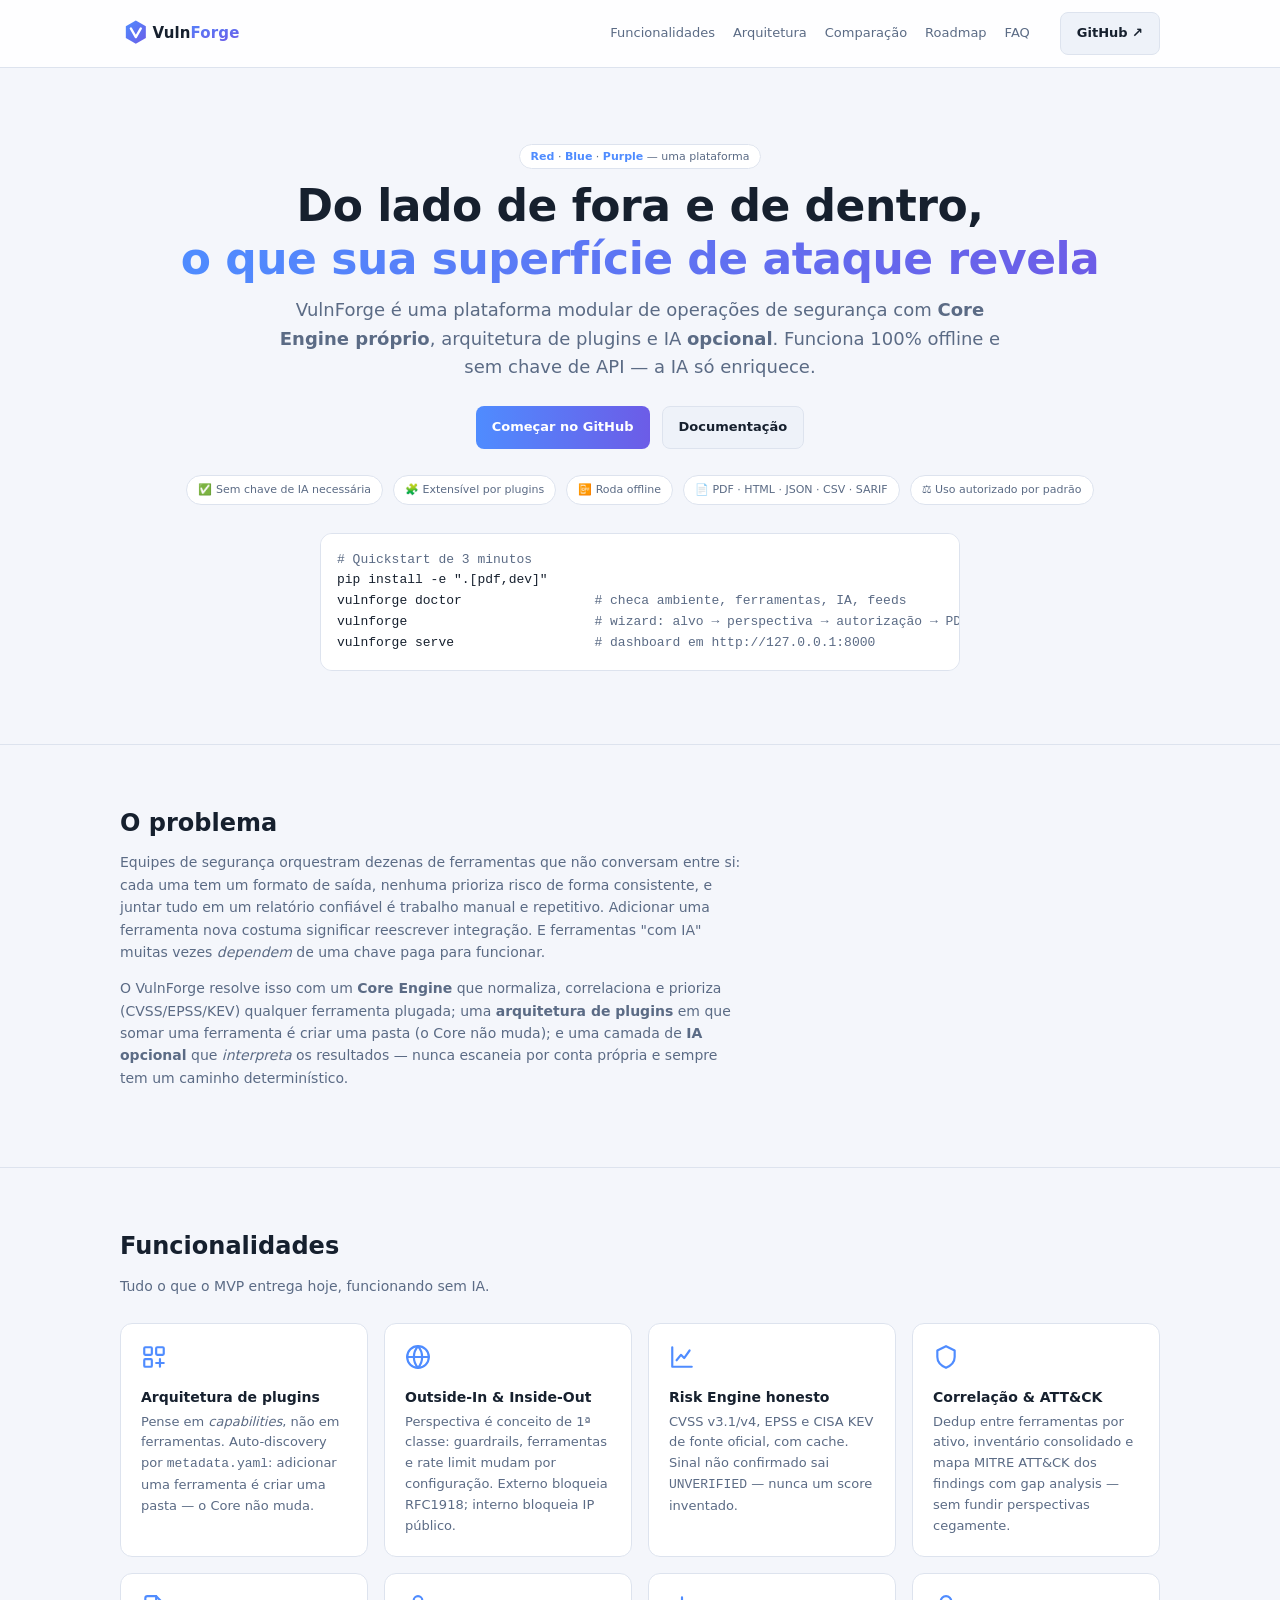
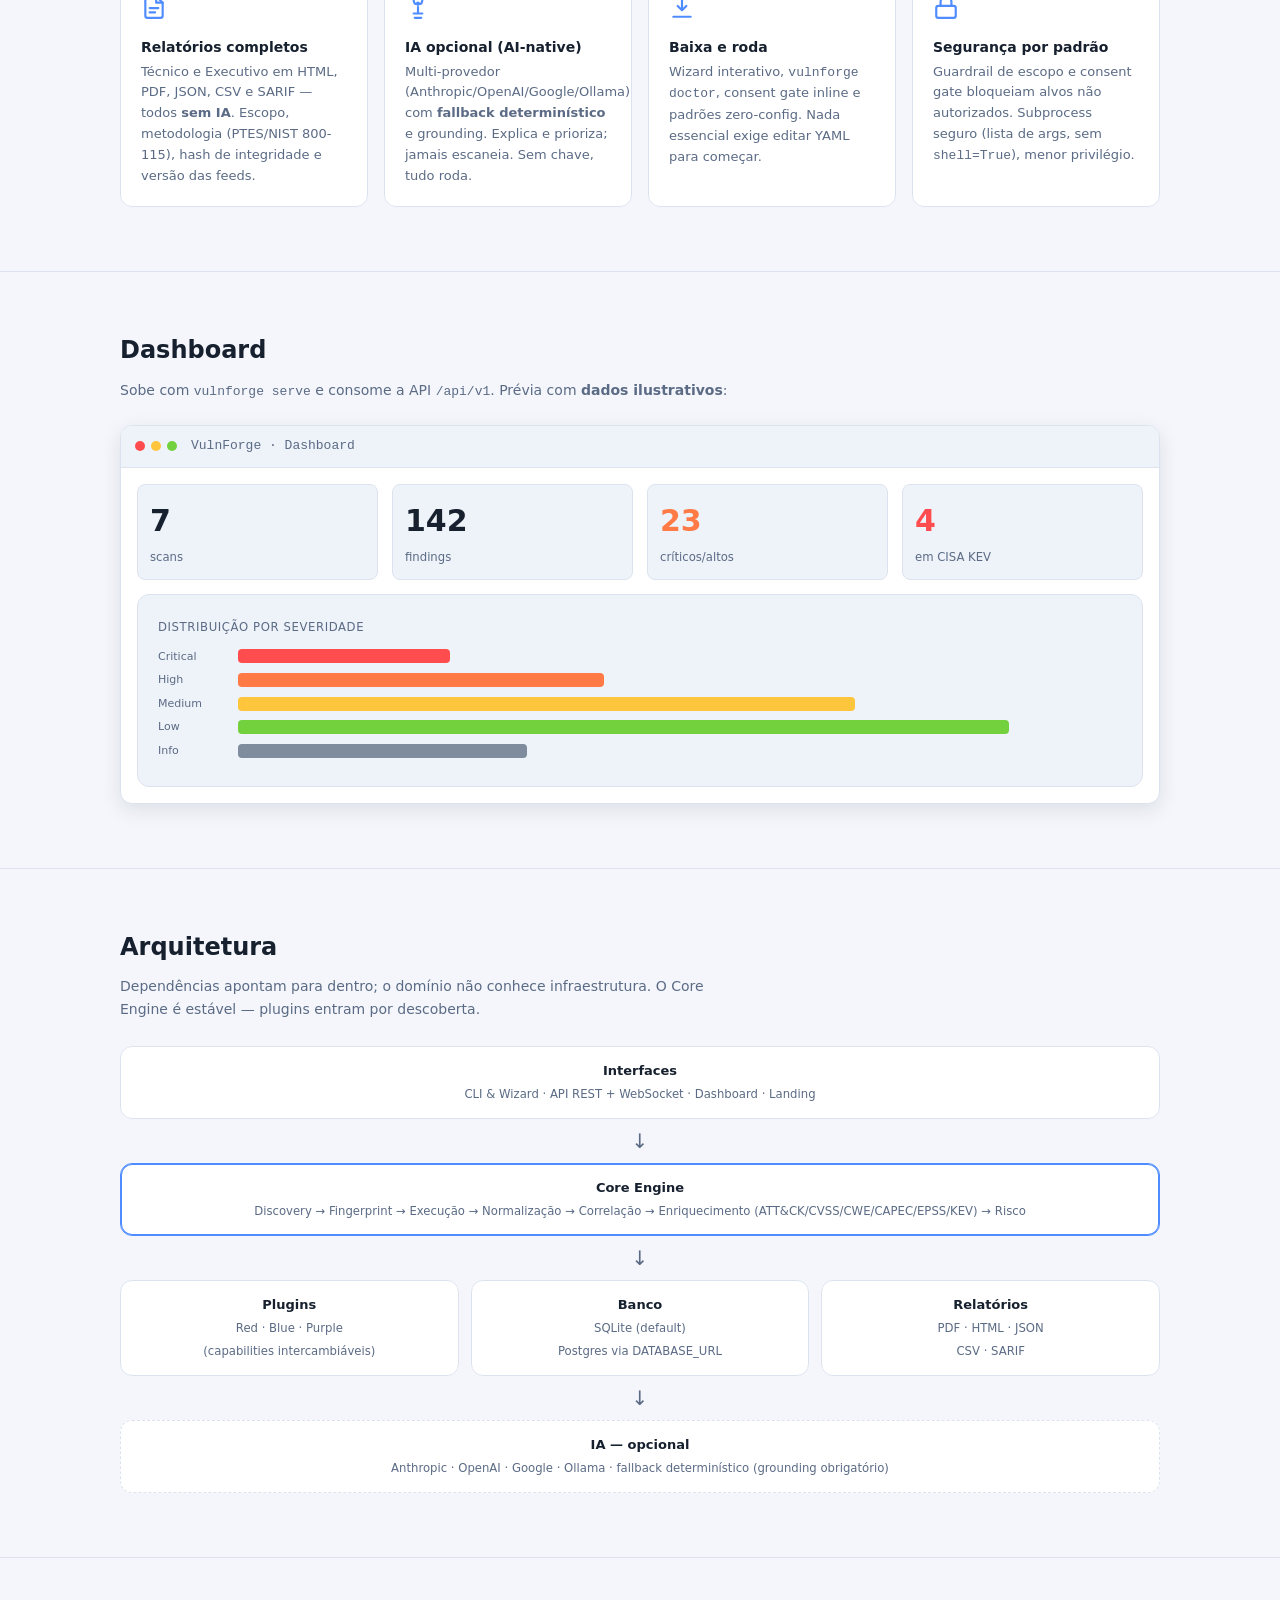
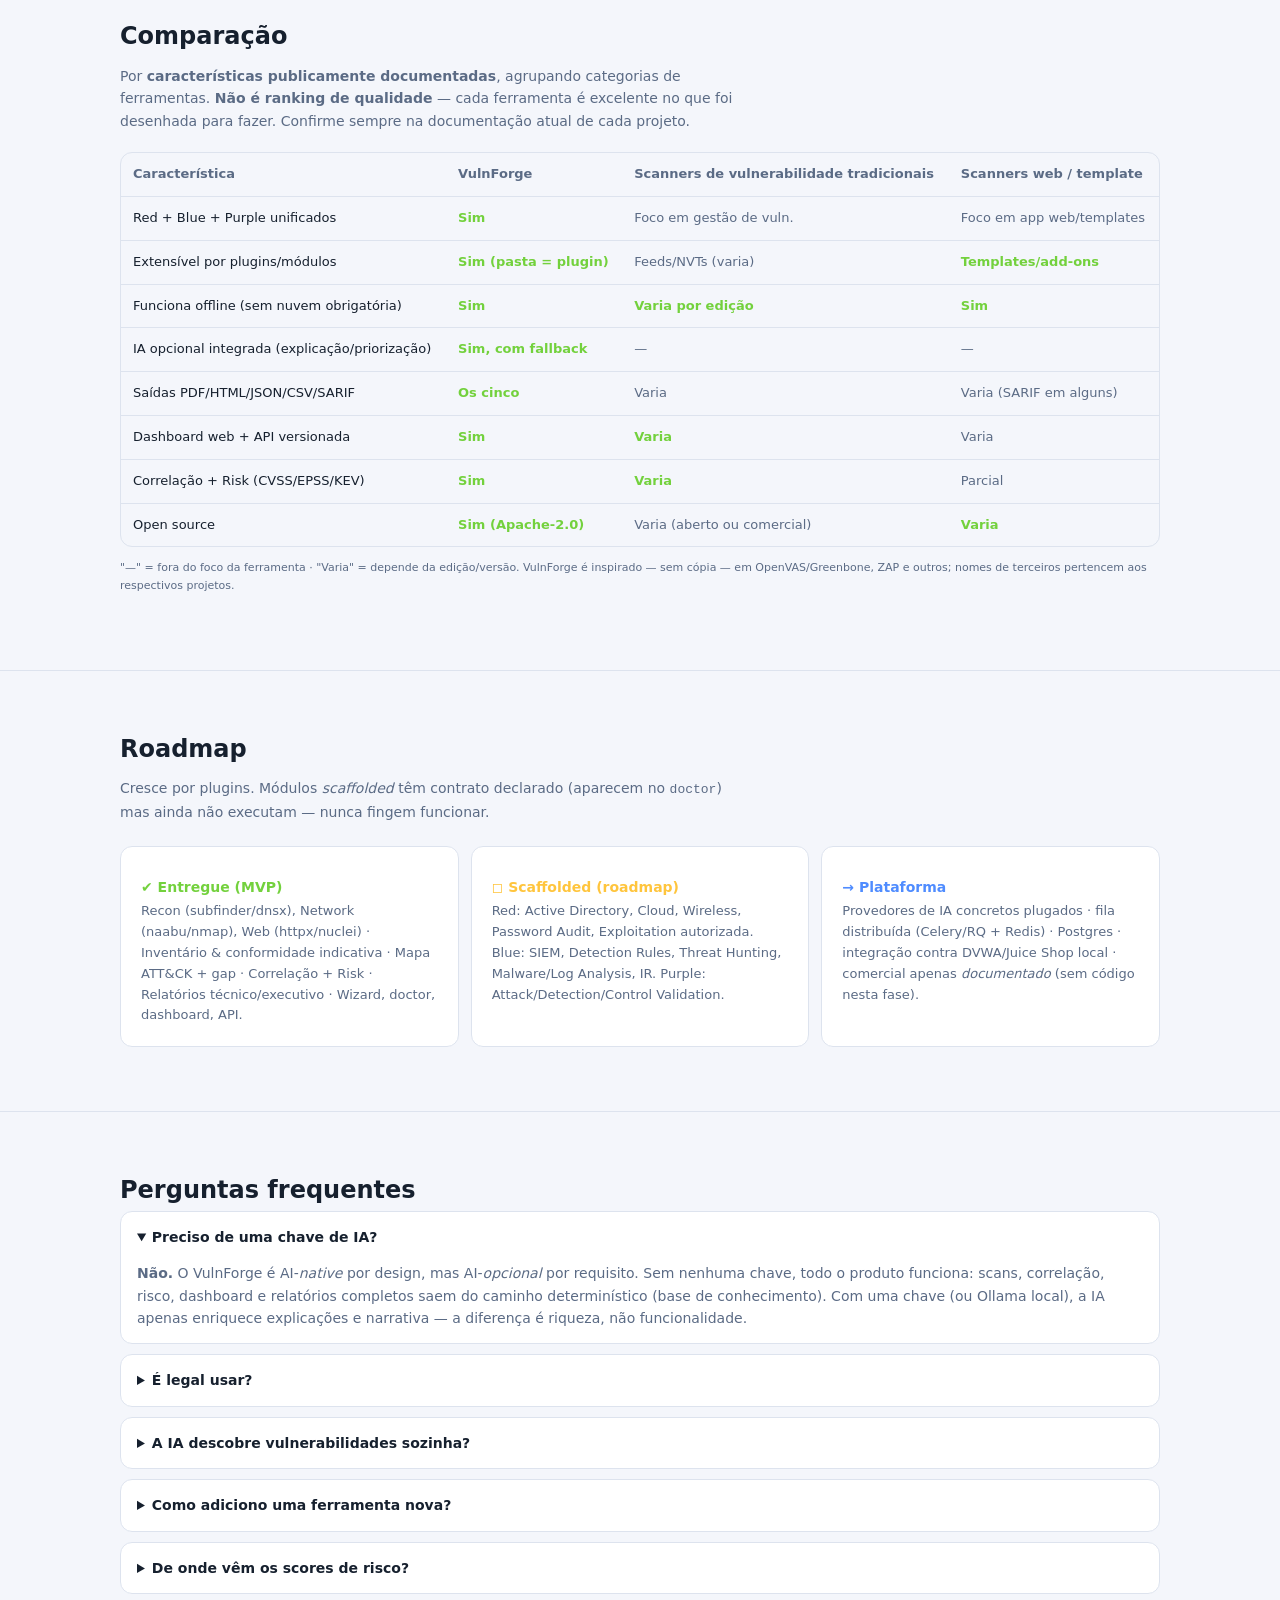
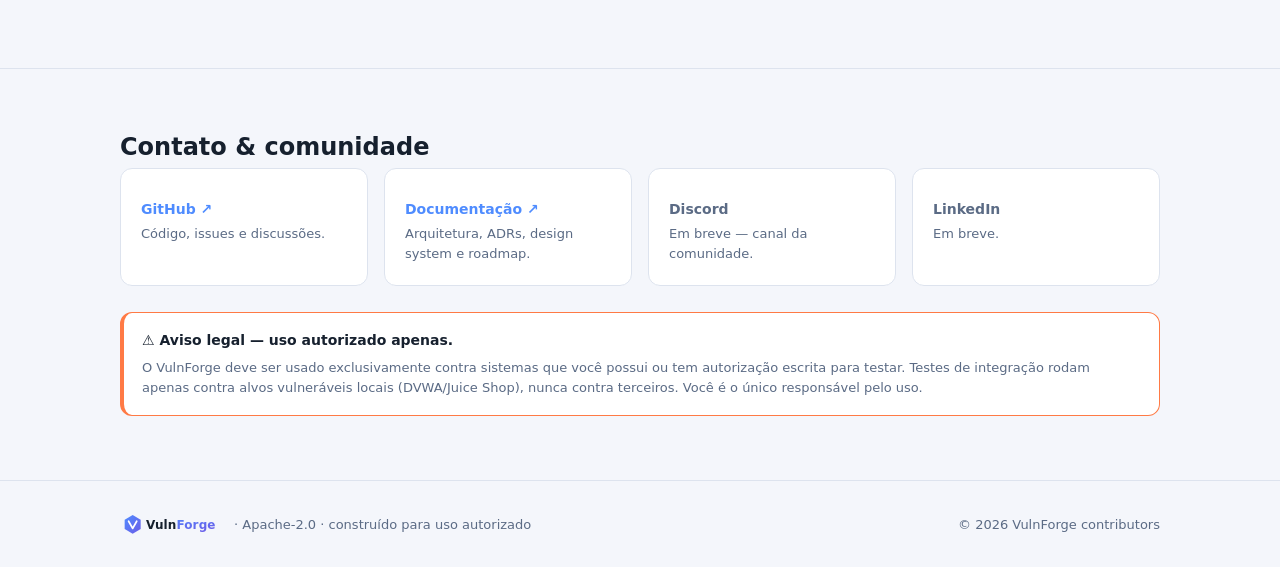
==== web/index.html @ 79956c9b "feat(web): landing page, design system (tokens) e logo/favicon SVG Co-Authored-By: Claude Opus 4.8 <" ====
<!doctype html>
<html lang="pt-br">
<head>
<meta charset="utf-8">
<meta name="viewport" content="width=device-width, initial-scale=1">
<title>VulnForge — Plataforma modular de operações de segurança (Red · Blue · Purple)</title>
<meta name="description" content="VulnForge: Core Engine próprio, arquitetura de plugins, funciona offline e sem chave de IA. Outside-In e Inside-Out, relatórios PDF/HTML/JSON/CSV/SARIF, dashboard e API. Open source, uso autorizado.">
<link rel="icon" href="assets/favicon.svg" type="image/svg+xml">
<link rel="stylesheet" href="assets/tokens.css">
<style>
  * { box-sizing: border-box; }
  html { scroll-behavior: smooth; }
  body { margin:0; font-family:var(--font-sans); background:var(--bg); color:var(--fg);
         font-size:var(--fs-base); line-height:1.6; }
  a { color:var(--accent); text-decoration:none; }
  a:hover { text-decoration:underline; }
  .wrap { max-width:1080px; margin:0 auto; padding:0 20px; }
  h1,h2,h3 { line-height:1.2; }
  h2.section { font-size:var(--fs-xl); margin:0 0 6px; }
  .lead { color:var(--muted); max-width:70ch; }
  section { padding:64px 0; border-top:1px solid var(--border); }

  /* Nav */
  header { position:sticky; top:0; z-index:20; background:color-mix(in srgb, var(--panel) 88%, transparent);
           backdrop-filter:blur(8px); border-bottom:1px solid var(--border); }
  nav { display:flex; align-items:center; gap:18px; padding:12px 20px; max-width:1080px; margin:0 auto; }
  nav img { height:30px; }
  nav .links { display:flex; gap:18px; margin-left:auto; }
  nav .links a { color:var(--muted); font-size:var(--fs-sm); }
  nav .links a:hover { color:var(--fg); text-decoration:none; }
  @media (max-width:760px){ nav .links{ display:none; } }

  .btn { display:inline-flex; align-items:center; gap:8px; padding:10px 16px; border-radius:var(--radius-sm);
         font-weight:600; font-size:var(--fs-sm); border:1px solid var(--border); background:var(--panel-2);
         color:var(--fg); cursor:pointer; }
  .btn.primary { background:var(--brand-gradient); color:#fff; border:none; }
  .btn:hover { text-decoration:none; filter:brightness(1.06); }

  /* Hero */
  .hero { padding:76px 0 60px; text-align:center; }
  .hero h1 { font-size:var(--fs-3xl); margin:14px 0 10px; letter-spacing:-.5px; }
  .hero h1 .grad { background:var(--brand-gradient); -webkit-background-clip:text;
                   background-clip:text; color:transparent; }
  .hero p.tag { font-size:var(--fs-lg); color:var(--muted); max-width:64ch; margin:0 auto 24px; }
  .cta { display:flex; gap:12px; justify-content:center; flex-wrap:wrap; }
  .trust { display:flex; gap:10px; justify-content:center; flex-wrap:wrap; margin-top:26px; }
  .chip { font-size:var(--fs-xs); color:var(--muted); background:var(--panel); border:1px solid var(--border);
          padding:5px 11px; border-radius:var(--radius-pill); }
  .chip b { color:var(--accent); font-weight:600; }

  code, pre { font-family:var(--font-mono); }
  pre { background:var(--panel); border:1px solid var(--border); border-radius:var(--radius);
        padding:16px; overflow-x:auto; font-size:var(--fs-sm); color:var(--fg); text-align:left; }
  pre .c { color:var(--muted); }
  .snippet { max-width:640px; margin:28px auto 0; }

  .grid { display:grid; gap:16px; grid-template-columns:repeat(auto-fit,minmax(240px,1fr)); }
  .card { background:var(--panel); border:1px solid var(--border); border-radius:var(--radius); padding:20px; }
  .card h3 { font-size:var(--fs-base); margin:12px 0 6px; }
  .card p { color:var(--muted); margin:0; font-size:var(--fs-sm); }
  .ico { width:26px; height:26px; color:var(--accent); }

  /* Dashboard preview (mock — dados ilustrativos) */
  .preview { background:var(--panel); border:1px solid var(--border); border-radius:var(--radius);
             overflow:hidden; box-shadow:var(--shadow); }
  .preview .bar { display:flex; align-items:center; gap:6px; padding:10px 14px; border-bottom:1px solid var(--border);
                  background:var(--panel-2); }
  .dot { width:10px; height:10px; border-radius:50%; }
  .preview .body { padding:16px; display:grid; gap:14px; grid-template-columns:repeat(4,1fr); }
  .kpi { background:var(--panel-2); border:1px solid var(--border); border-radius:var(--radius-sm); padding:12px; }
  .kpi .n { font-size:var(--fs-2xl); font-weight:700; } .kpi small{ color:var(--muted); }
  .sevrow { display:flex; align-items:center; gap:10px; margin:6px 0; }
  .sevrow span.l { width:70px; font-size:var(--fs-xs); color:var(--muted); text-transform:capitalize; }
  .sevrow .b { height:14px; border-radius:4px; }
  .full { grid-column:1/-1; }
  @media (max-width:640px){ .preview .body{ grid-template-columns:repeat(2,1fr); } }

  /* Arch diagram */
  .arch { display:flex; flex-direction:column; gap:12px; align-items:center; }
  .layer { width:100%; text-align:center; border:1px solid var(--border); border-radius:var(--radius);
           padding:14px; background:var(--panel); }
  .layer b { display:block; font-size:var(--fs-sm); }
  .layer small { color:var(--muted); }
  .layer.core { border-color:var(--accent); box-shadow:0 0 0 1px var(--accent) inset; }
  .arrow { color:var(--muted); font-size:20px; line-height:1; }
  .row3 { display:grid; gap:12px; grid-template-columns:repeat(3,1fr); width:100%; }
  @media (max-width:640px){ .row3{ grid-template-columns:1fr; } }

  table { width:100%; border-collapse:collapse; font-size:var(--fs-sm); }
  .tablewrap { overflow-x:auto; border:1px solid var(--border); border-radius:var(--radius); }
  th,td { text-align:left; padding:11px 12px; border-bottom:1px solid var(--border); }
  th { color:var(--muted); font-weight:600; }
  td.y { color:var(--sev-low); font-weight:600; } td.n { color:var(--muted); }
  tbody tr:last-child td { border-bottom:none; }

  details { border:1px solid var(--border); border-radius:var(--radius); padding:0 16px; margin-bottom:10px;
            background:var(--panel); }
  summary { cursor:pointer; padding:14px 0; font-weight:600; }
  details p { color:var(--muted); margin-top:0; }

  .foot { color:var(--muted); font-size:var(--fs-sm); }
  .legal { background:var(--panel); border:1px solid var(--sev-high); border-left-width:4px;
           border-radius:var(--radius); padding:16px 18px; }
  footer { border-top:1px solid var(--border); padding:32px 0; }
  .muted { color:var(--muted); } .mono { font-family:var(--font-mono); font-size:var(--fs-sm); }
</style>
</head>
<body>

<header>
  <nav>
    <img src="assets/logo.svg" alt="VulnForge">
    <div class="links">
      <a href="#features">Funcionalidades</a>
      <a href="#arch">Arquitetura</a>
      <a href="#compare">Comparação</a>
      <a href="#roadmap">Roadmap</a>
      <a href="#faq">FAQ</a>
    </div>
    <a class="btn" href="https://github.com/tue3306/vulnerability-scanner" style="margin-left:12px">GitHub ↗</a>
  </nav>
</header>

<!-- HERO -->
<section class="hero" style="border-top:none">
  <div class="wrap">
    <span class="chip"><b>Red</b> · <b>Blue</b> · <b>Purple</b> — uma plataforma</span>
    <h1>Do lado de fora e de dentro,<br><span class="grad">o que sua superfície de ataque revela</span></h1>
    <p class="tag">VulnForge é uma plataforma modular de operações de segurança com <b>Core Engine próprio</b>,
       arquitetura de plugins e IA <b>opcional</b>. Funciona 100% offline e sem chave de API — a IA só enriquece.</p>
    <div class="cta">
      <a class="btn primary" href="https://github.com/tue3306/vulnerability-scanner">Começar no GitHub</a>
      <a class="btn" href="https://github.com/tue3306/vulnerability-scanner/tree/main/docs">Documentação</a>
    </div>
    <div class="trust">
      <span class="chip">✅ Sem chave de IA necessária</span>
      <span class="chip">🧩 Extensível por plugins</span>
      <span class="chip">📴 Roda offline</span>
      <span class="chip">📄 PDF · HTML · JSON · CSV · SARIF</span>
      <span class="chip">⚖️ Uso autorizado por padrão</span>
    </div>
    <div class="snippet">
      <pre><span class="c"># Quickstart de 3 minutos</span>
pip install -e ".[pdf,dev]"
vulnforge doctor                 <span class="c"># checa ambiente, ferramentas, IA, feeds</span>
vulnforge                        <span class="c"># wizard: alvo → perspectiva → autorização → PDF</span>
vulnforge serve                  <span class="c"># dashboard em http://127.0.0.1:8000</span></pre>
    </div>
  </div>
</section>

<!-- SOBRE / PROBLEMA -->
<section id="about">
  <div class="wrap">
    <h2 class="section">O problema</h2>
    <p class="lead">Equipes de segurança orquestram dezenas de ferramentas que não conversam entre si: cada
      uma tem um formato de saída, nenhuma prioriza risco de forma consistente, e juntar tudo em um relatório
      confiável é trabalho manual e repetitivo. Adicionar uma ferramenta nova costuma significar reescrever
      integração. E ferramentas "com IA" muitas vezes <em>dependem</em> de uma chave paga para funcionar.</p>
    <p class="lead" style="margin-top:14px">O VulnForge resolve isso com um <b>Core Engine</b> que normaliza,
      correlaciona e prioriza (CVSS/EPSS/KEV) qualquer ferramenta plugada; uma <b>arquitetura de plugins</b> em
      que somar uma ferramenta é criar uma pasta (o Core não muda); e uma camada de <b>IA opcional</b> que
      <em>interpreta</em> os resultados — nunca escaneia por conta própria e sempre tem um caminho determinístico.</p>
  </div>
</section>

<!-- FUNCIONALIDADES -->
<section id="features">
  <div class="wrap">
    <h2 class="section">Funcionalidades</h2>
    <p class="lead" style="margin-bottom:26px">Tudo o que o MVP entrega hoje, funcionando sem IA.</p>
    <div class="grid">
      <div class="card">
        <svg class="ico" viewBox="0 0 24 24" fill="none" stroke="currentColor" stroke-width="2" stroke-linecap="round" stroke-linejoin="round"><rect x="3" y="3" width="7" height="7" rx="1"/><rect x="14" y="3" width="7" height="7" rx="1"/><rect x="3" y="14" width="7" height="7" rx="1"/><path d="M14 17.5h7M17.5 14v7"/></svg>
        <h3>Arquitetura de plugins</h3>
        <p>Pense em <em>capabilities</em>, não em ferramentas. Auto-discovery por <span class="mono">metadata.yaml</span>: adicionar uma ferramenta é criar uma pasta — o Core não muda.</p>
      </div>
      <div class="card">
        <svg class="ico" viewBox="0 0 24 24" fill="none" stroke="currentColor" stroke-width="2" stroke-linecap="round" stroke-linejoin="round"><circle cx="12" cy="12" r="10"/><path d="M2 12h20M12 2a15 15 0 0 1 0 20M12 2a15 15 0 0 0 0 20"/></svg>
        <h3>Outside-In &amp; Inside-Out</h3>
        <p>Perspectiva é conceito de 1ª classe: guardrails, ferramentas e rate limit mudam por configuração. Externo bloqueia RFC1918; interno bloqueia IP público.</p>
      </div>
      <div class="card">
        <svg class="ico" viewBox="0 0 24 24" fill="none" stroke="currentColor" stroke-width="2" stroke-linecap="round" stroke-linejoin="round"><path d="M3 3v18h18"/><path d="M7 15l4-5 3 3 5-7"/></svg>
        <h3>Risk Engine honesto</h3>
        <p>CVSS v3.1/v4, EPSS e CISA KEV de fonte oficial, com cache. Sinal não confirmado sai <span class="mono">UNVERIFIED</span> — nunca um score inventado.</p>
      </div>
      <div class="card">
        <svg class="ico" viewBox="0 0 24 24" fill="none" stroke="currentColor" stroke-width="2" stroke-linecap="round" stroke-linejoin="round"><path d="M12 2l8 4v6c0 5-3.5 8-8 10-4.5-2-8-5-8-10V6z"/></svg>
        <h3>Correlação &amp; ATT&amp;CK</h3>
        <p>Dedup entre ferramentas por ativo, inventário consolidado e mapa MITRE ATT&amp;CK dos findings com gap analysis — sem fundir perspectivas cegamente.</p>
      </div>
      <div class="card">
        <svg class="ico" viewBox="0 0 24 24" fill="none" stroke="currentColor" stroke-width="2" stroke-linecap="round" stroke-linejoin="round"><path d="M14 2H6a2 2 0 0 0-2 2v16a2 2 0 0 0 2 2h12a2 2 0 0 0 2-2V8z"/><path d="M14 2v6h6M8 13h8M8 17h5"/></svg>
        <h3>Relatórios completos</h3>
        <p>Técnico e Executivo em HTML, PDF, JSON, CSV e SARIF — todos <b>sem IA</b>. Escopo, metodologia (PTES/NIST 800-115), hash de integridade e versão das feeds.</p>
      </div>
      <div class="card">
        <svg class="ico" viewBox="0 0 24 24" fill="none" stroke="currentColor" stroke-width="2" stroke-linecap="round" stroke-linejoin="round"><path d="M12 2a4 4 0 0 1 4 4c0 1.5-.8 2.5-1.5 3.2M12 2a4 4 0 0 0-4 4c0 1.5.8 2.5 1.5 3.2M8 18h8M9 22h6M12 12v6"/><circle cx="12" cy="9" r="1"/></svg>
        <h3>IA opcional (AI-native)</h3>
        <p>Multi-provedor (Anthropic/OpenAI/Google/Ollama) com <b>fallback determinístico</b> e grounding. Explica e prioriza; jamais escaneia. Sem chave, tudo roda.</p>
      </div>
      <div class="card">
        <svg class="ico" viewBox="0 0 24 24" fill="none" stroke="currentColor" stroke-width="2" stroke-linecap="round" stroke-linejoin="round"><path d="M12 3v12M8 11l4 4 4-4M4 21h16"/></svg>
        <h3>Baixa e roda</h3>
        <p>Wizard interativo, <span class="mono">vulnforge doctor</span>, consent gate inline e padrões zero-config. Nada essencial exige editar YAML para começar.</p>
      </div>
      <div class="card">
        <svg class="ico" viewBox="0 0 24 24" fill="none" stroke="currentColor" stroke-width="2" stroke-linecap="round" stroke-linejoin="round"><rect x="3" y="11" width="18" height="11" rx="2"/><path d="M7 11V7a5 5 0 0 1 10 0v4"/></svg>
        <h3>Segurança por padrão</h3>
        <p>Guardrail de escopo e consent gate bloqueiam alvos não autorizados. Subprocess seguro (lista de args, sem <span class="mono">shell=True</span>), menor privilégio.</p>
      </div>
    </div>
  </div>
</section>

<!-- PREVIEW -->
<section id="preview">
  <div class="wrap">
    <h2 class="section">Dashboard</h2>
    <p class="lead" style="margin-bottom:22px">Sobe com <span class="mono">vulnforge serve</span> e consome a API
      <span class="mono">/api/v1</span>. Prévia com <b>dados ilustrativos</b>:</p>
    <div class="preview">
      <div class="bar">
        <span class="dot" style="background:var(--sev-critical)"></span>
        <span class="dot" style="background:var(--sev-medium)"></span>
        <span class="dot" style="background:var(--sev-low)"></span>
        <span class="muted mono" style="margin-left:8px">VulnForge · Dashboard</span>
      </div>
      <div class="body">
        <div class="kpi"><div class="n">7</div><small>scans</small></div>
        <div class="kpi"><div class="n">142</div><small>findings</small></div>
        <div class="kpi"><div class="n" style="color:var(--sev-high)">23</div><small>críticos/altos</small></div>
        <div class="kpi"><div class="n" style="color:var(--sev-critical)">4</div><small>em CISA KEV</small></div>
        <div class="card full" style="background:var(--panel-2)">
          <small class="muted" style="text-transform:uppercase; letter-spacing:.6px">Distribuição por severidade</small>
          <div style="margin-top:10px">
            <div class="sevrow"><span class="l">critical</span><div class="b" style="width:22%;background:var(--sev-critical)"></div></div>
            <div class="sevrow"><span class="l">high</span><div class="b" style="width:38%;background:var(--sev-high)"></div></div>
            <div class="sevrow"><span class="l">medium</span><div class="b" style="width:64%;background:var(--sev-medium)"></div></div>
            <div class="sevrow"><span class="l">low</span><div class="b" style="width:80%;background:var(--sev-low)"></div></div>
            <div class="sevrow"><span class="l">info</span><div class="b" style="width:30%;background:var(--sev-info)"></div></div>
          </div>
        </div>
      </div>
    </div>
  </div>
</section>

<!-- ARQUITETURA -->
<section id="arch">
  <div class="wrap">
    <h2 class="section">Arquitetura</h2>
    <p class="lead" style="margin-bottom:26px">Dependências apontam para dentro; o domínio não conhece
      infraestrutura. O Core Engine é estável — plugins entram por descoberta.</p>
    <div class="arch">
      <div class="layer"><b>Interfaces</b><small>CLI &amp; Wizard · API REST + WebSocket · Dashboard · Landing</small></div>
      <div class="arrow">↓</div>
      <div class="layer core"><b>Core Engine</b>
        <small>Discovery → Fingerprint → Execução → Normalização → Correlação → Enriquecimento (ATT&amp;CK/CVSS/CWE/CAPEC/EPSS/KEV) → Risco</small></div>
      <div class="arrow">↓</div>
      <div class="row3">
        <div class="layer"><b>Plugins</b><small>Red · Blue · Purple<br>(capabilities intercambiáveis)</small></div>
        <div class="layer"><b>Banco</b><small>SQLite (default)<br>Postgres via DATABASE_URL</small></div>
        <div class="layer"><b>Relatórios</b><small>PDF · HTML · JSON<br>CSV · SARIF</small></div>
      </div>
      <div class="arrow">↓</div>
      <div class="layer" style="border-style:dashed"><b>IA — opcional</b><small>Anthropic · OpenAI · Google · Ollama · fallback determinístico (grounding obrigatório)</small></div>
    </div>
  </div>
</section>

<!-- COMPARAÇÃO -->
<section id="compare">
  <div class="wrap">
    <h2 class="section">Comparação</h2>
    <p class="lead" style="margin-bottom:20px">Por <b>características publicamente documentadas</b>, agrupando
      categorias de ferramentas. <b>Não é ranking de qualidade</b> — cada ferramenta é excelente no que foi
      desenhada para fazer. Confirme sempre na documentação atual de cada projeto.</p>
    <div class="tablewrap">
      <table>
        <thead>
          <tr><th>Característica</th><th>VulnForge</th><th>Scanners de vulnerabilidade tradicionais</th><th>Scanners web / template</th></tr>
        </thead>
        <tbody>
          <tr><td>Red + Blue + Purple unificados</td><td class="y">Sim</td><td class="n">Foco em gestão de vuln.</td><td class="n">Foco em app web/templates</td></tr>
          <tr><td>Extensível por plugins/módulos</td><td class="y">Sim (pasta = plugin)</td><td class="n">Feeds/NVTs (varia)</td><td class="y">Templates/add-ons</td></tr>
          <tr><td>Funciona offline (sem nuvem obrigatória)</td><td class="y">Sim</td><td class="y">Varia por edição</td><td class="y">Sim</td></tr>
          <tr><td>IA opcional integrada (explicação/priorização)</td><td class="y">Sim, com fallback</td><td class="n">—</td><td class="n">—</td></tr>
          <tr><td>Saídas PDF/HTML/JSON/CSV/SARIF</td><td class="y">Os cinco</td><td class="n">Varia</td><td class="n">Varia (SARIF em alguns)</td></tr>
          <tr><td>Dashboard web + API versionada</td><td class="y">Sim</td><td class="y">Varia</td><td class="n">Varia</td></tr>
          <tr><td>Correlação + Risk (CVSS/EPSS/KEV)</td><td class="y">Sim</td><td class="y">Varia</td><td class="n">Parcial</td></tr>
          <tr><td>Open source</td><td class="y">Sim (Apache-2.0)</td><td class="n">Varia (aberto ou comercial)</td><td class="y">Varia</td></tr>
        </tbody>
      </table>
    </div>
    <p class="muted" style="font-size:var(--fs-xs); margin-top:12px">"—" = fora do foco da ferramenta ·
      "Varia" = depende da edição/versão. VulnForge é inspirado — sem cópia — em OpenVAS/Greenbone, ZAP e outros;
      nomes de terceiros pertencem aos respectivos projetos.</p>
  </div>
</section>

<!-- ROADMAP -->
<section id="roadmap">
  <div class="wrap">
    <h2 class="section">Roadmap</h2>
    <p class="lead" style="margin-bottom:22px">Cresce por plugins. Módulos <em>scaffolded</em> têm contrato
      declarado (aparecem no <span class="mono">doctor</span>) mas ainda não executam — nunca fingem funcionar.</p>
    <div class="row3">
      <div class="card">
        <h3 style="color:var(--sev-low)">✔ Entregue (MVP)</h3>
        <p>Recon (subfinder/dnsx), Network (naabu/nmap), Web (httpx/nuclei) · Inventário &amp; conformidade
           indicativa · Mapa ATT&amp;CK + gap · Correlação + Risk · Relatórios técnico/executivo · Wizard,
           doctor, dashboard, API.</p>
      </div>
      <div class="card">
        <h3 style="color:var(--sev-medium)">◻ Scaffolded (roadmap)</h3>
        <p>Red: Active Directory, Cloud, Wireless, Password Audit, Exploitation autorizada. Blue: SIEM, Detection
           Rules, Threat Hunting, Malware/Log Analysis, IR. Purple: Attack/Detection/Control Validation.</p>
      </div>
      <div class="card">
        <h3 style="color:var(--accent)">→ Plataforma</h3>
        <p>Provedores de IA concretos plugados · fila distribuída (Celery/RQ + Redis) · Postgres · integração
           contra DVWA/Juice Shop local · comercial apenas <em>documentado</em> (sem código nesta fase).</p>
      </div>
    </div>
  </div>
</section>

<!-- FAQ -->
<section id="faq">
  <div class="wrap">
    <h2 class="section">Perguntas frequentes</h2>
    <details open>
      <summary>Preciso de uma chave de IA?</summary>
      <p><b>Não.</b> O VulnForge é AI-<em>native</em> por design, mas AI-<em>opcional</em> por requisito. Sem
        nenhuma chave, todo o produto funciona: scans, correlação, risco, dashboard e relatórios completos saem
        do caminho determinístico (base de conhecimento). Com uma chave (ou Ollama local), a IA apenas enriquece
        explicações e narrativa — a diferença é riqueza, não funcionalidade.</p>
    </details>
    <details>
      <summary>É legal usar?</summary>
      <p>Depende de <b>você</b> ter autorização. Scanning ativo sem permissão é ilegal em muitas jurisdições.
        Só escaneie o que você <b>possui</b> ou tem <b>permissão escrita</b> para testar. O VulnForge bloqueia
        por padrão alvos fora do <span class="mono">scope.yaml</span> e pede confirmação de autorização — trate
        isso como um recurso, não um obstáculo.</p>
    </details>
    <details>
      <summary>A IA descobre vulnerabilidades sozinha?</summary>
      <p>Não, e por design. Toda detecção é técnica/determinística (feita pelas ferramentas e pelo engine). A IA
        só <em>lê e interpreta</em> findings já produzidos, com grounding obrigatório e proibição de afirmar
        CVE/versão fora das evidências.</p>
    </details>
    <details>
      <summary>Como adiciono uma ferramenta nova?</summary>
      <p>Criando uma pasta em <span class="mono">plugins/&lt;red|blue|purple&gt;/&lt;nome&gt;/</span> com
        <span class="mono">metadata.yaml</span>, <span class="mono">runner.py</span> e
        <span class="mono">parser.py</span>. O Core faz auto-discovery — você não toca no núcleo. Passo a passo
        no <a href="https://github.com/tue3306/vulnerability-scanner/blob/main/CONTRIBUTING.md">CONTRIBUTING</a>.</p>
    </details>
    <details>
      <summary>De onde vêm os scores de risco?</summary>
      <p>CVSS, EPSS (FIRST.org) e CISA KEV de fonte oficial, com cache. Quando um sinal não pôde ser confirmado,
        ele aparece marcado <span class="mono">UNVERIFIED</span> em vez de um número fabricado.</p>
    </details>
  </div>
</section>

<!-- CONTATO -->
<section id="contact">
  <div class="wrap">
    <h2 class="section">Contato &amp; comunidade</h2>
    <div class="grid">
      <a class="card" href="https://github.com/tue3306/vulnerability-scanner"><h3>GitHub ↗</h3><p>Código, issues e discussões.</p></a>
      <a class="card" href="https://github.com/tue3306/vulnerability-scanner/tree/main/docs"><h3>Documentação ↗</h3><p>Arquitetura, ADRs, design system e roadmap.</p></a>
      <div class="card"><h3 class="muted">Discord</h3><p>Em breve — canal da comunidade.</p></div>
      <div class="card"><h3 class="muted">LinkedIn</h3><p>Em breve.</p></div>
    </div>
    <div class="legal" style="margin-top:26px">
      <b>⚠️ Aviso legal — uso autorizado apenas.</b>
      <p class="foot" style="margin:6px 0 0">O VulnForge deve ser usado exclusivamente contra sistemas que você
        possui ou tem autorização escrita para testar. Testes de integração rodam apenas contra alvos vulneráveis
        locais (DVWA/Juice Shop), nunca contra terceiros. Você é o único responsável pelo uso.</p>
    </div>
  </div>
</section>

<footer>
  <div class="wrap foot" style="display:flex; gap:14px; flex-wrap:wrap; align-items:center">
    <img src="assets/logo.svg" alt="VulnForge" style="height:24px">
    <span>· Apache-2.0 · construído para uso autorizado</span>
    <span style="margin-left:auto">© 2026 VulnForge contributors</span>
  </div>
</footer>

</body>
</html>
---- web/assets/tokens.css ----
/* VulnForge — Design Tokens
 * Fonte única de verdade visual (dashboard + landing). Documentado em
 * docs/design/README.md. Modo escuro é o padrão; modo claro por media query.
 * A lógica de negócio nunca vive no componente — isto é só apresentação.
 */
:root {
  /* Superfícies / texto (modo escuro — padrão) */
  --bg:      #0b1220;
  --panel:   #131c2e;
  --panel-2: #0f1728;
  --border:  #24304a;
  --fg:      #e6ecf5;
  --muted:   #8ea0bd;

  /* Marca */
  --accent:  #4f8cff; /* azul — ação primária */
  --accent-2:#6c5ce7; /* roxo — Purple Team / gradiente da marca */
  --brand-gradient: linear-gradient(90deg, var(--accent), var(--accent-2));

  /* Severidade (bandas alinhadas ao CVSS; use SEMPRE estas para severidade) */
  --sev-critical: #ff4d4f;
  --sev-high:     #ff7a45;
  --sev-medium:   #ffc53d;
  --sev-low:      #73d13d;
  --sev-info:     #8c9bb5;

  /* Tipografia */
  --font-sans: system-ui, -apple-system, "Segoe UI", Roboto, sans-serif;
  --font-mono: ui-monospace, "SFMono-Regular", "Cascadia Code", Consolas, monospace;
  --fs-xs: 11px; --fs-sm: 13px; --fs-base: 14px; --fs-lg: 18px;
  --fs-xl: 24px; --fs-2xl: 30px; --fs-3xl: 44px;

  /* Espaçamento / forma */
  --sp-1: 4px; --sp-2: 8px; --sp-3: 12px; --sp-4: 16px; --sp-5: 20px; --sp-6: 26px;
  --radius: 12px; --radius-sm: 8px; --radius-pill: 999px;
  --shadow: 0 6px 24px rgba(0,0,0,.28);
}

@media (prefers-color-scheme: light) {
  :root {
    --bg:      #f4f6fb;
    --panel:   #ffffff;
    --panel-2: #eef2f9;
    --border:  #dde3ee;
    --fg:      #16202e;
    --muted:   #5b6b85;
    --sev-info:#7f8c9e;
    --shadow:  0 6px 20px rgba(20,32,50,.10);
  }
}
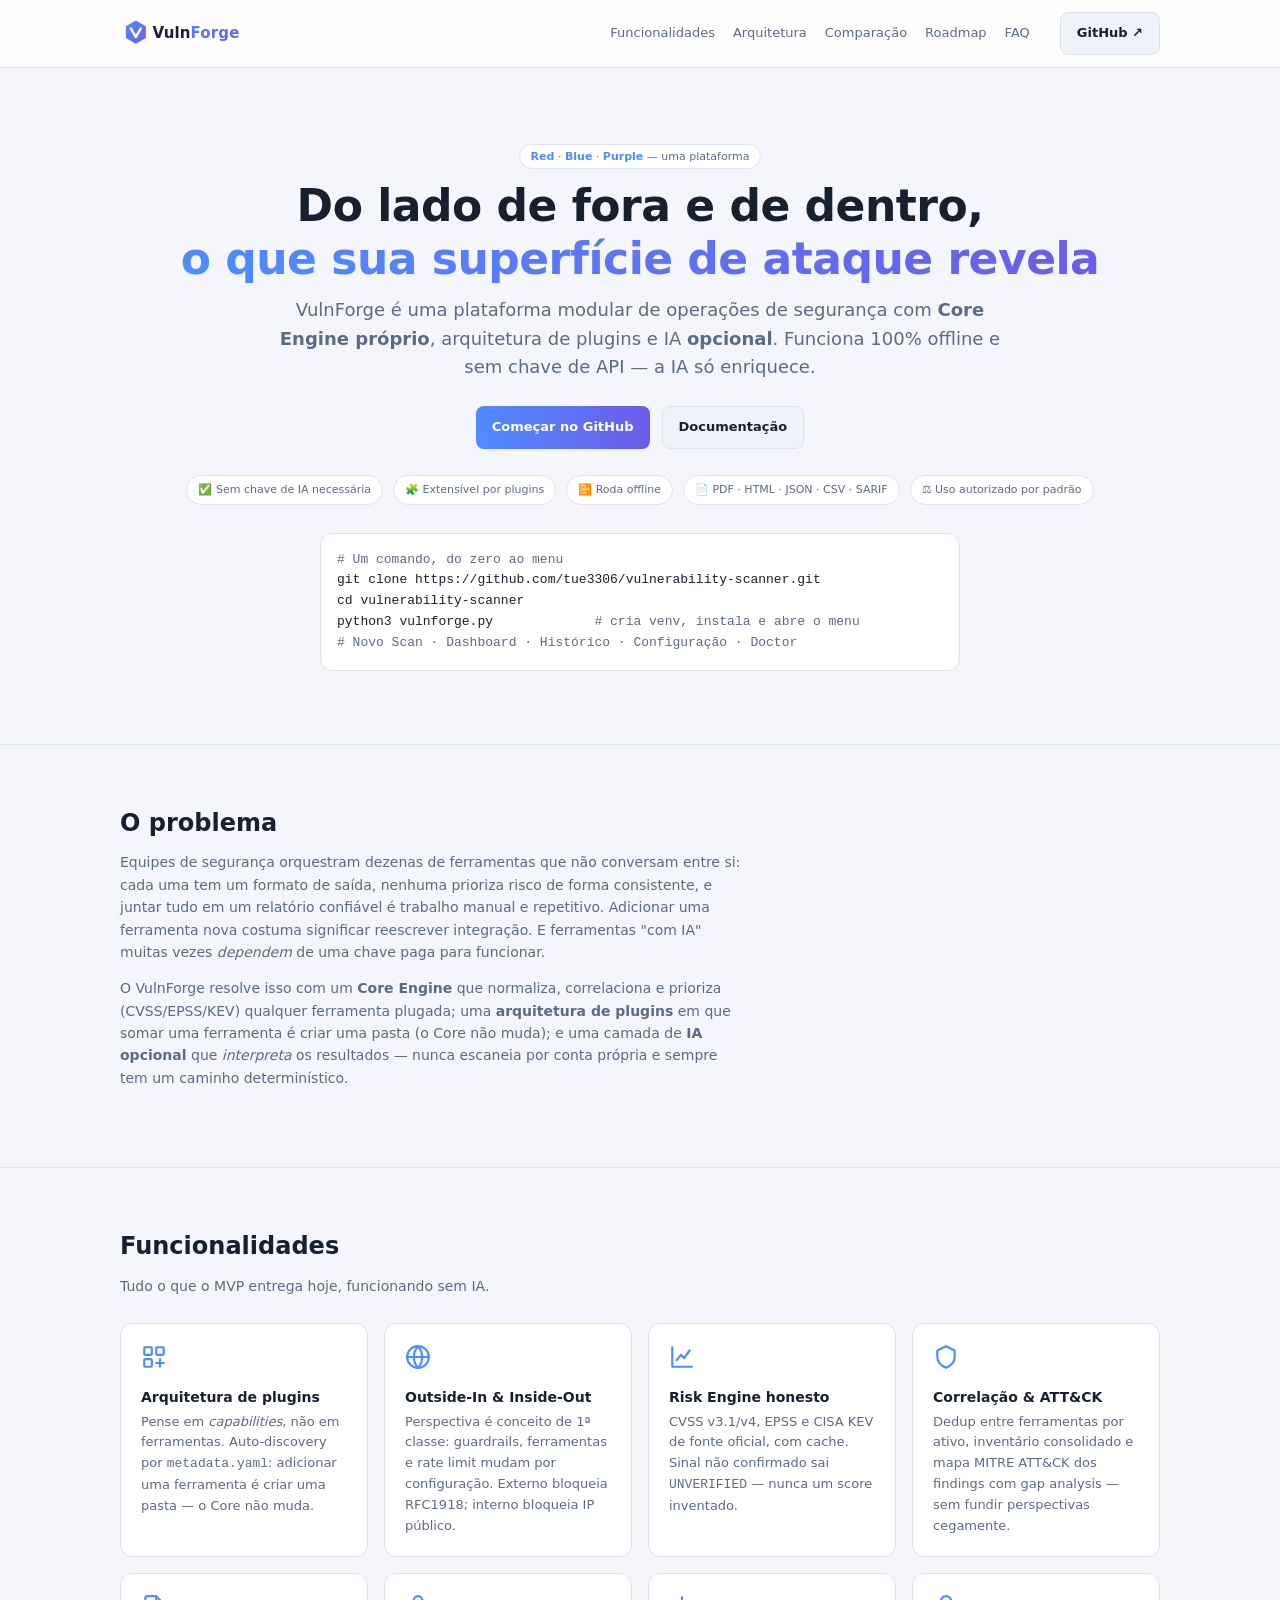
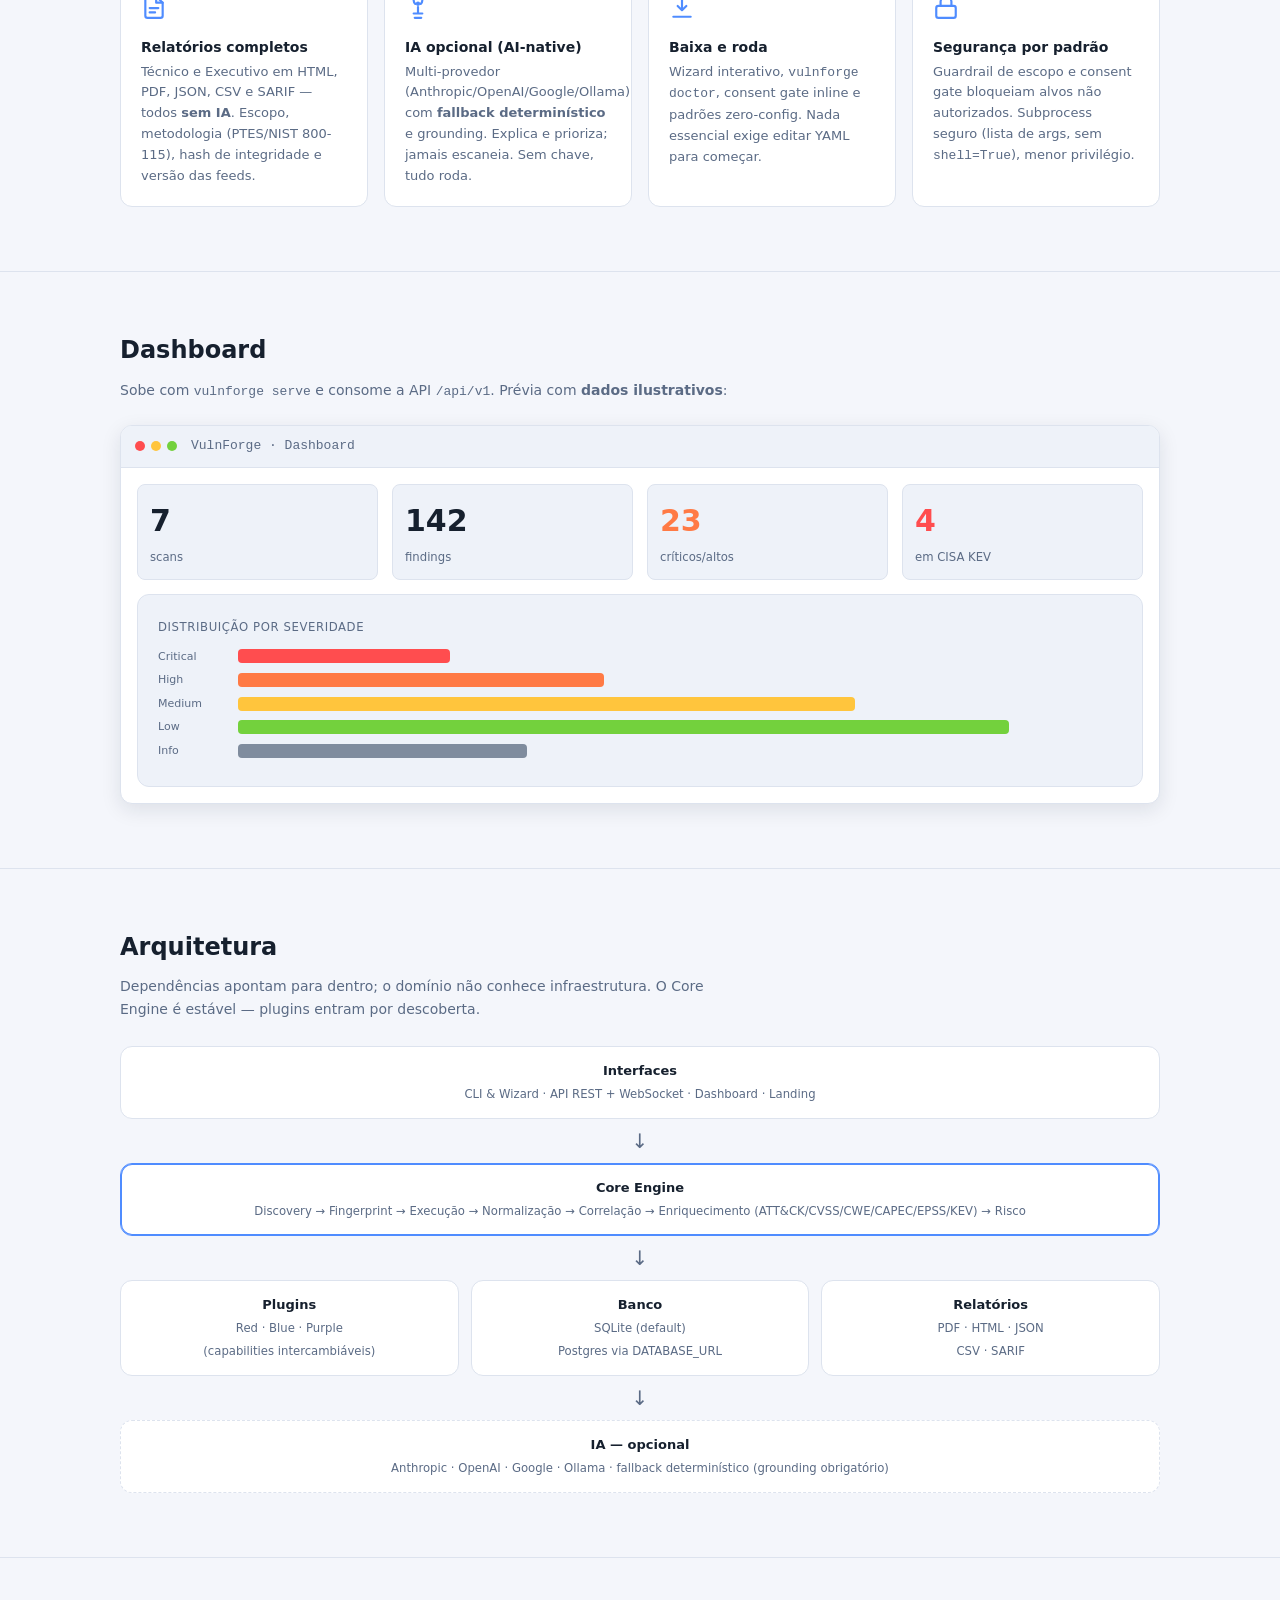
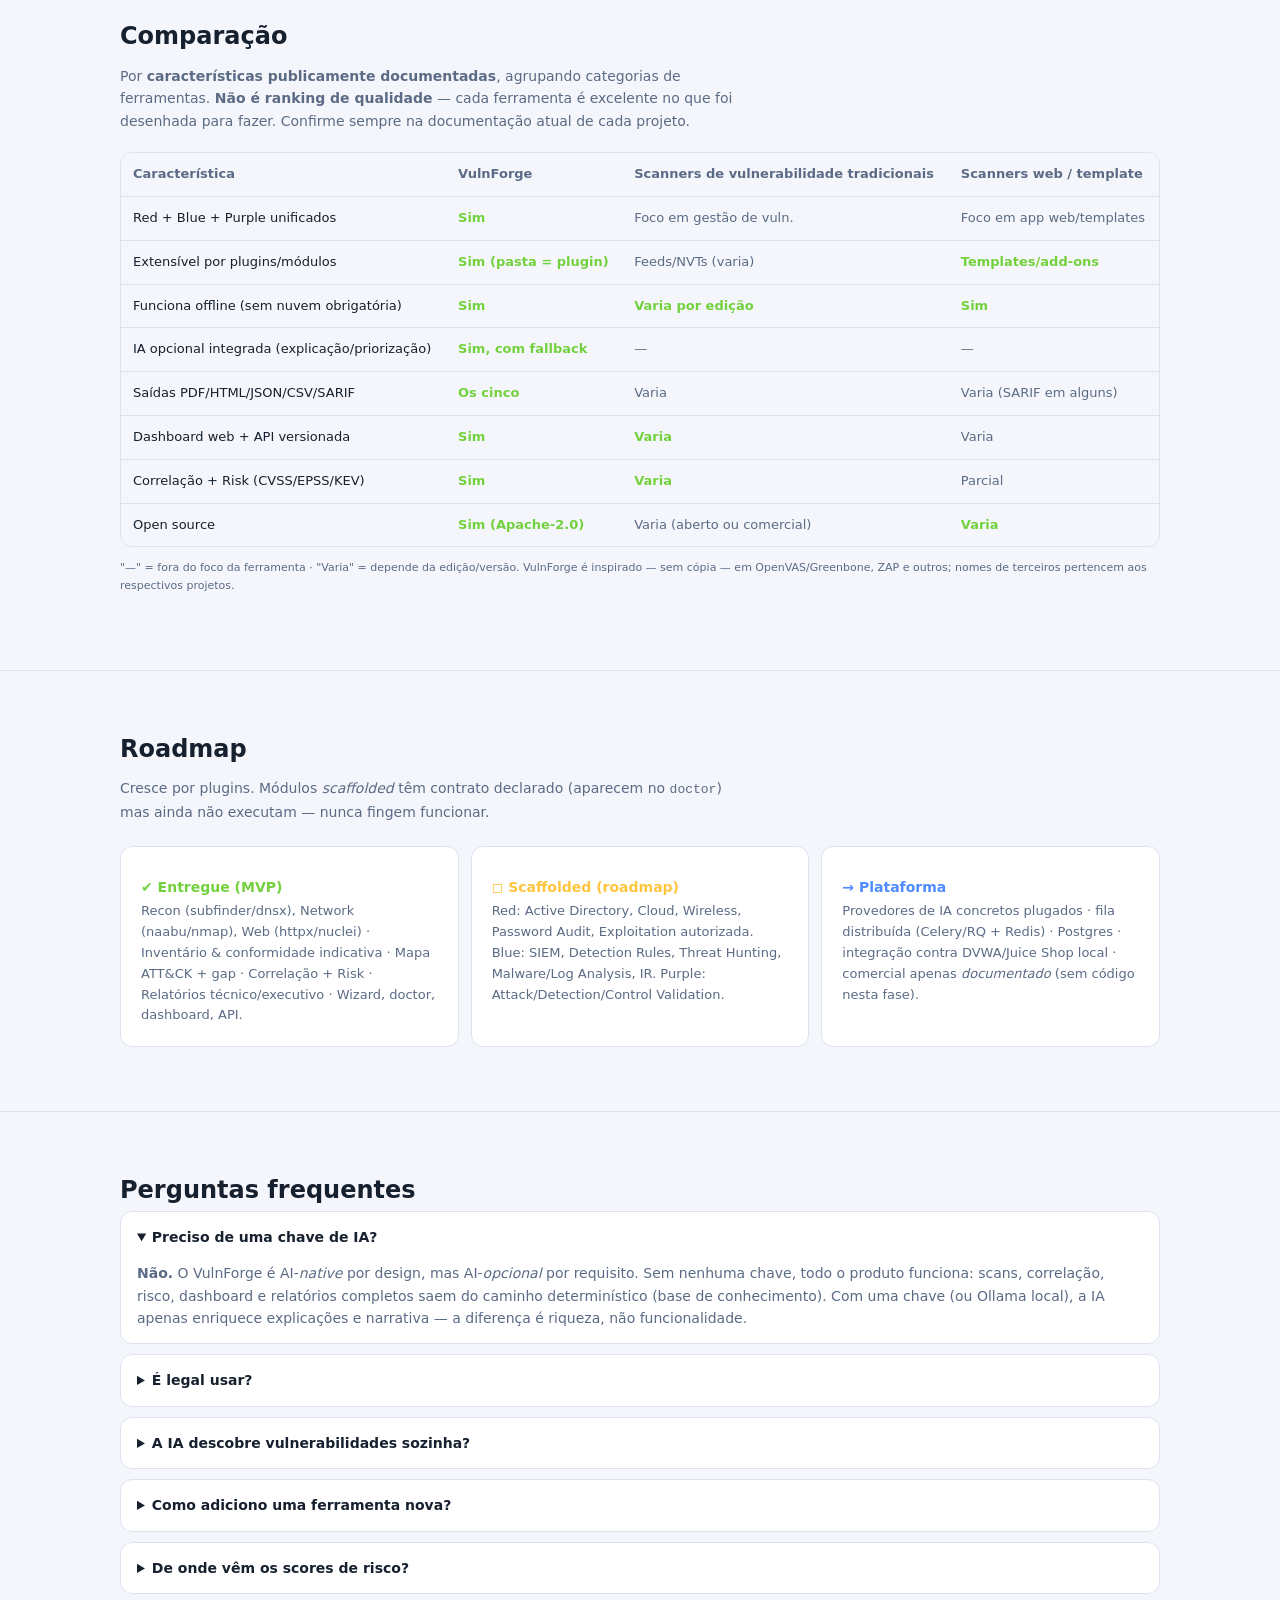
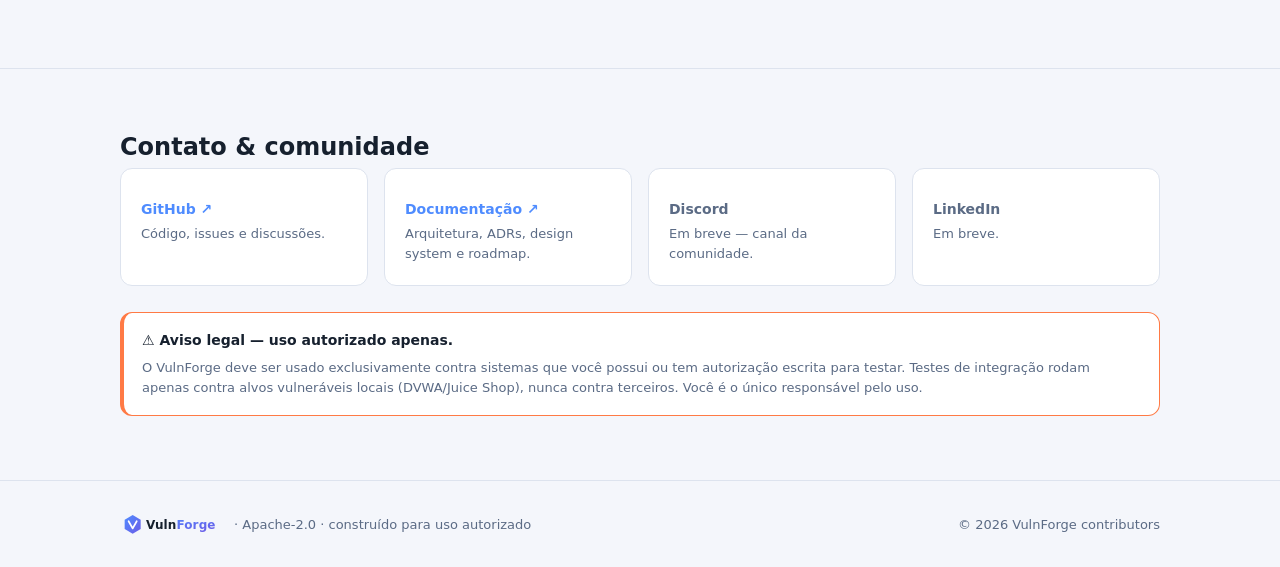
==== commit 7e58e7d7: "feat(ai+report+ui): Missões 2 e 3 — fluxo ponta-a-ponta e interface Adapters de IA concretos (Anthro" ====
--- a/web/index.html
+++ b/web/index.html
@@ -140,11 +140,11 @@
       <span class="chip">⚖️ Uso autorizado por padrão</span>
     </div>
     <div class="snippet">
-      <pre><span class="c"># Quickstart de 3 minutos</span>
-pip install -e ".[pdf,dev]"
-vulnforge doctor                 <span class="c"># checa ambiente, ferramentas, IA, feeds</span>
-vulnforge                        <span class="c"># wizard: alvo → perspectiva → autorização → PDF</span>
-vulnforge serve                  <span class="c"># dashboard em http://127.0.0.1:8000</span></pre>
+      <pre><span class="c"># Um comando, do zero ao menu</span>
+git clone https://github.com/tue3306/vulnerability-scanner.git
+cd vulnerability-scanner
+python3 vulnforge.py             <span class="c"># cria venv, instala e abre o menu</span>
+<span class="c"># Novo Scan · Dashboard · Histórico · Configuração · Doctor</span></pre>
     </div>
   </div>
 </section>
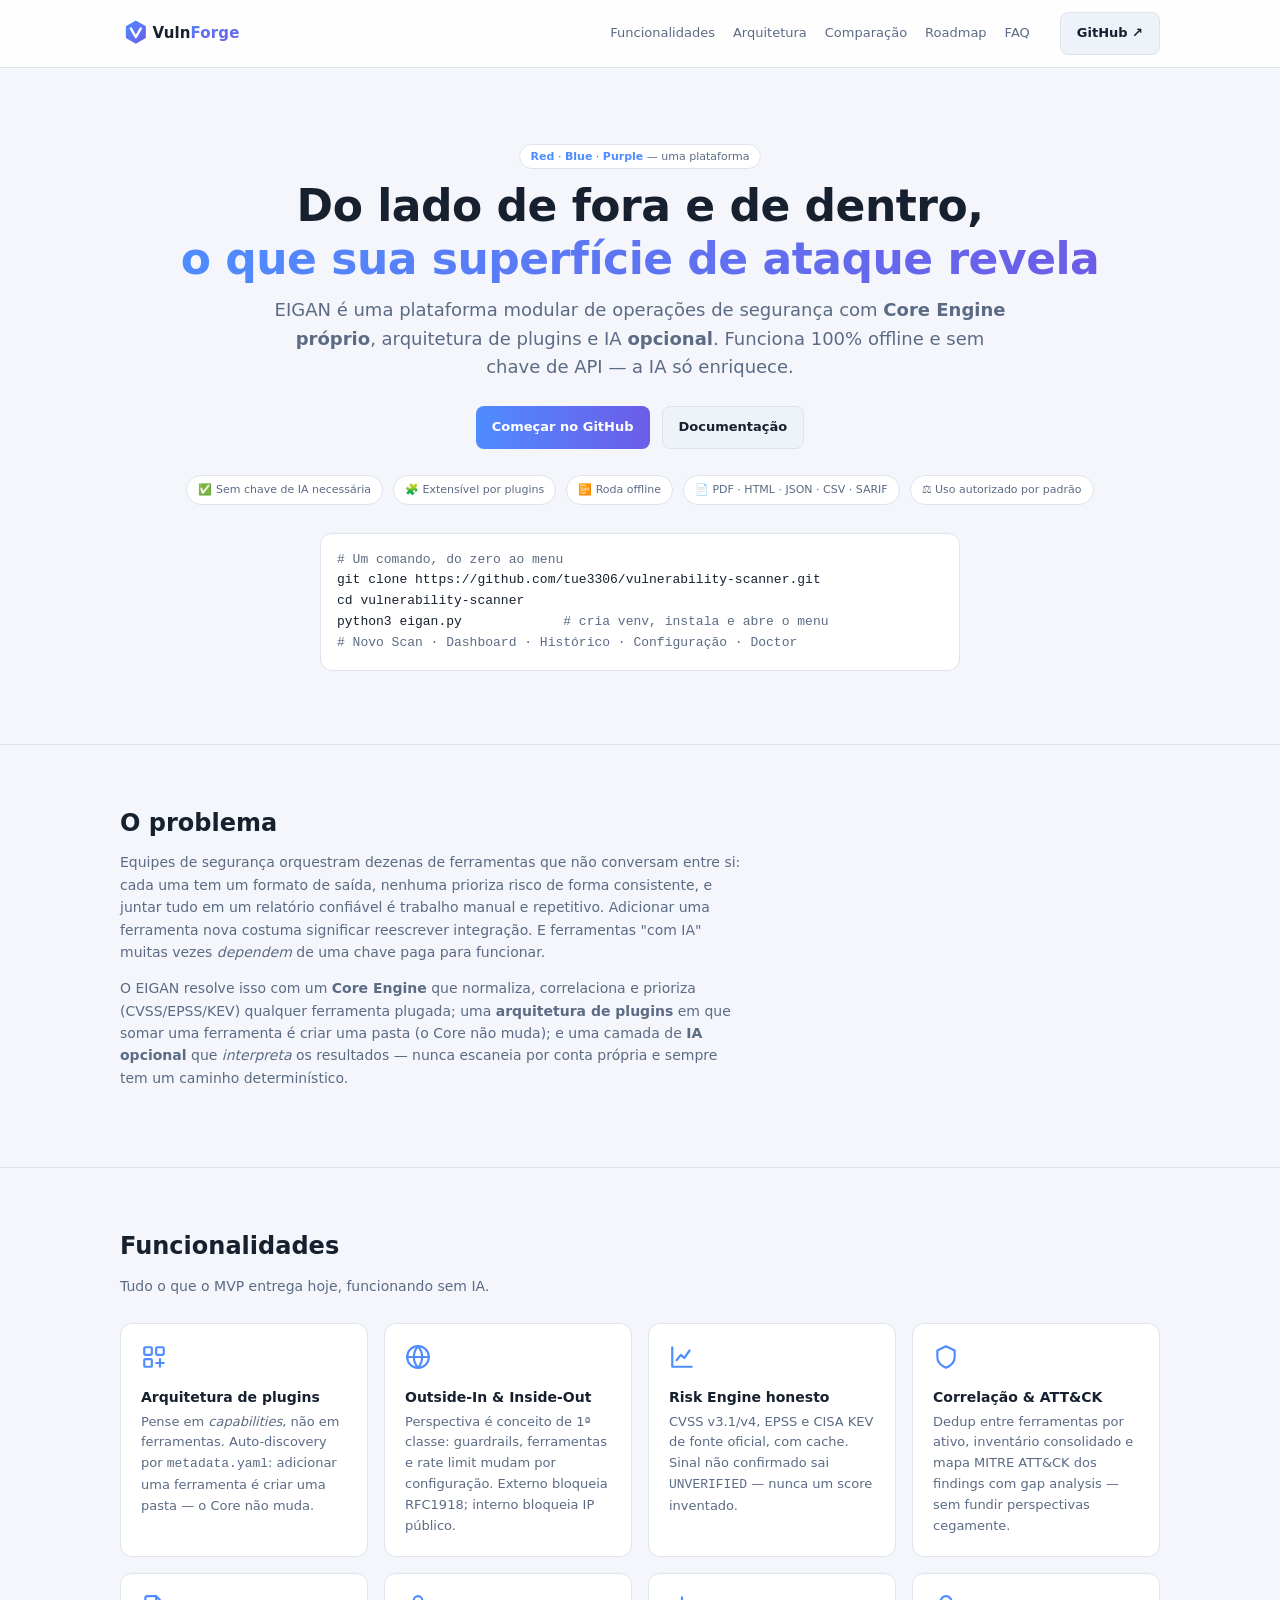
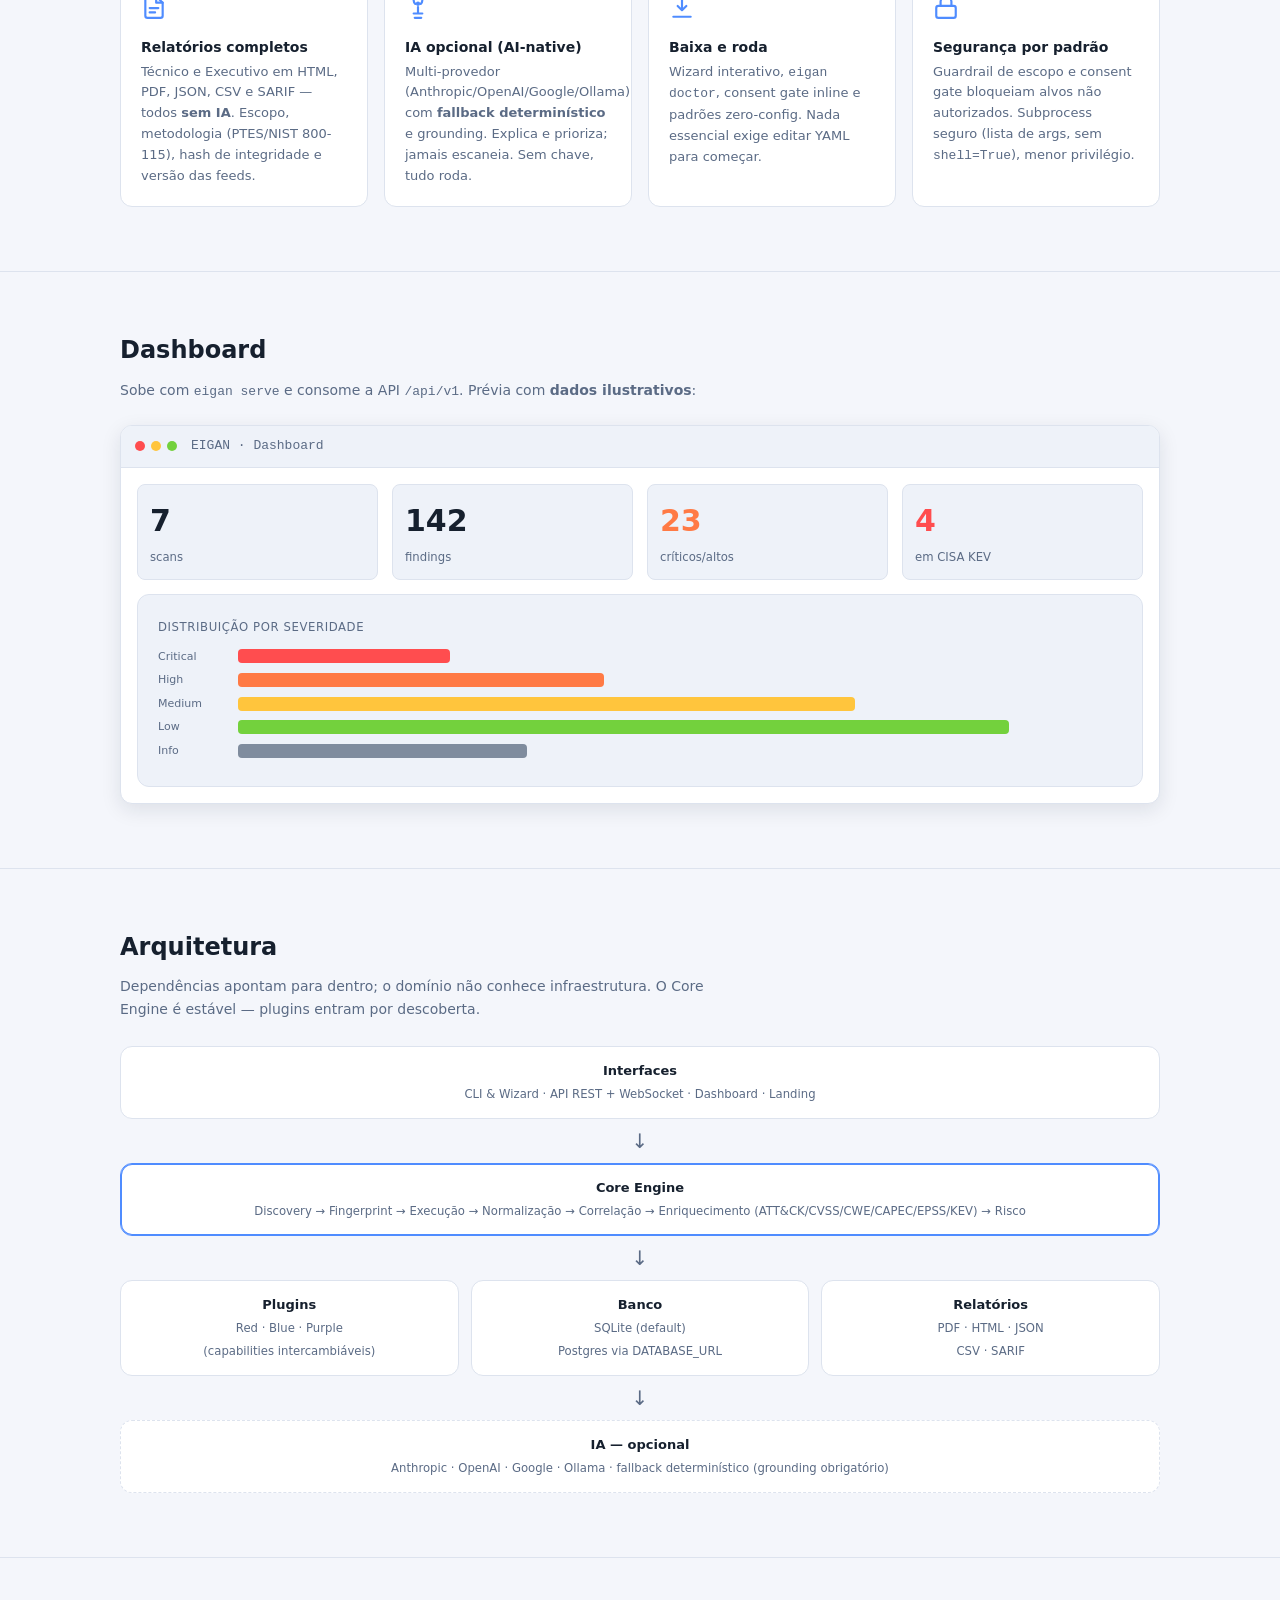
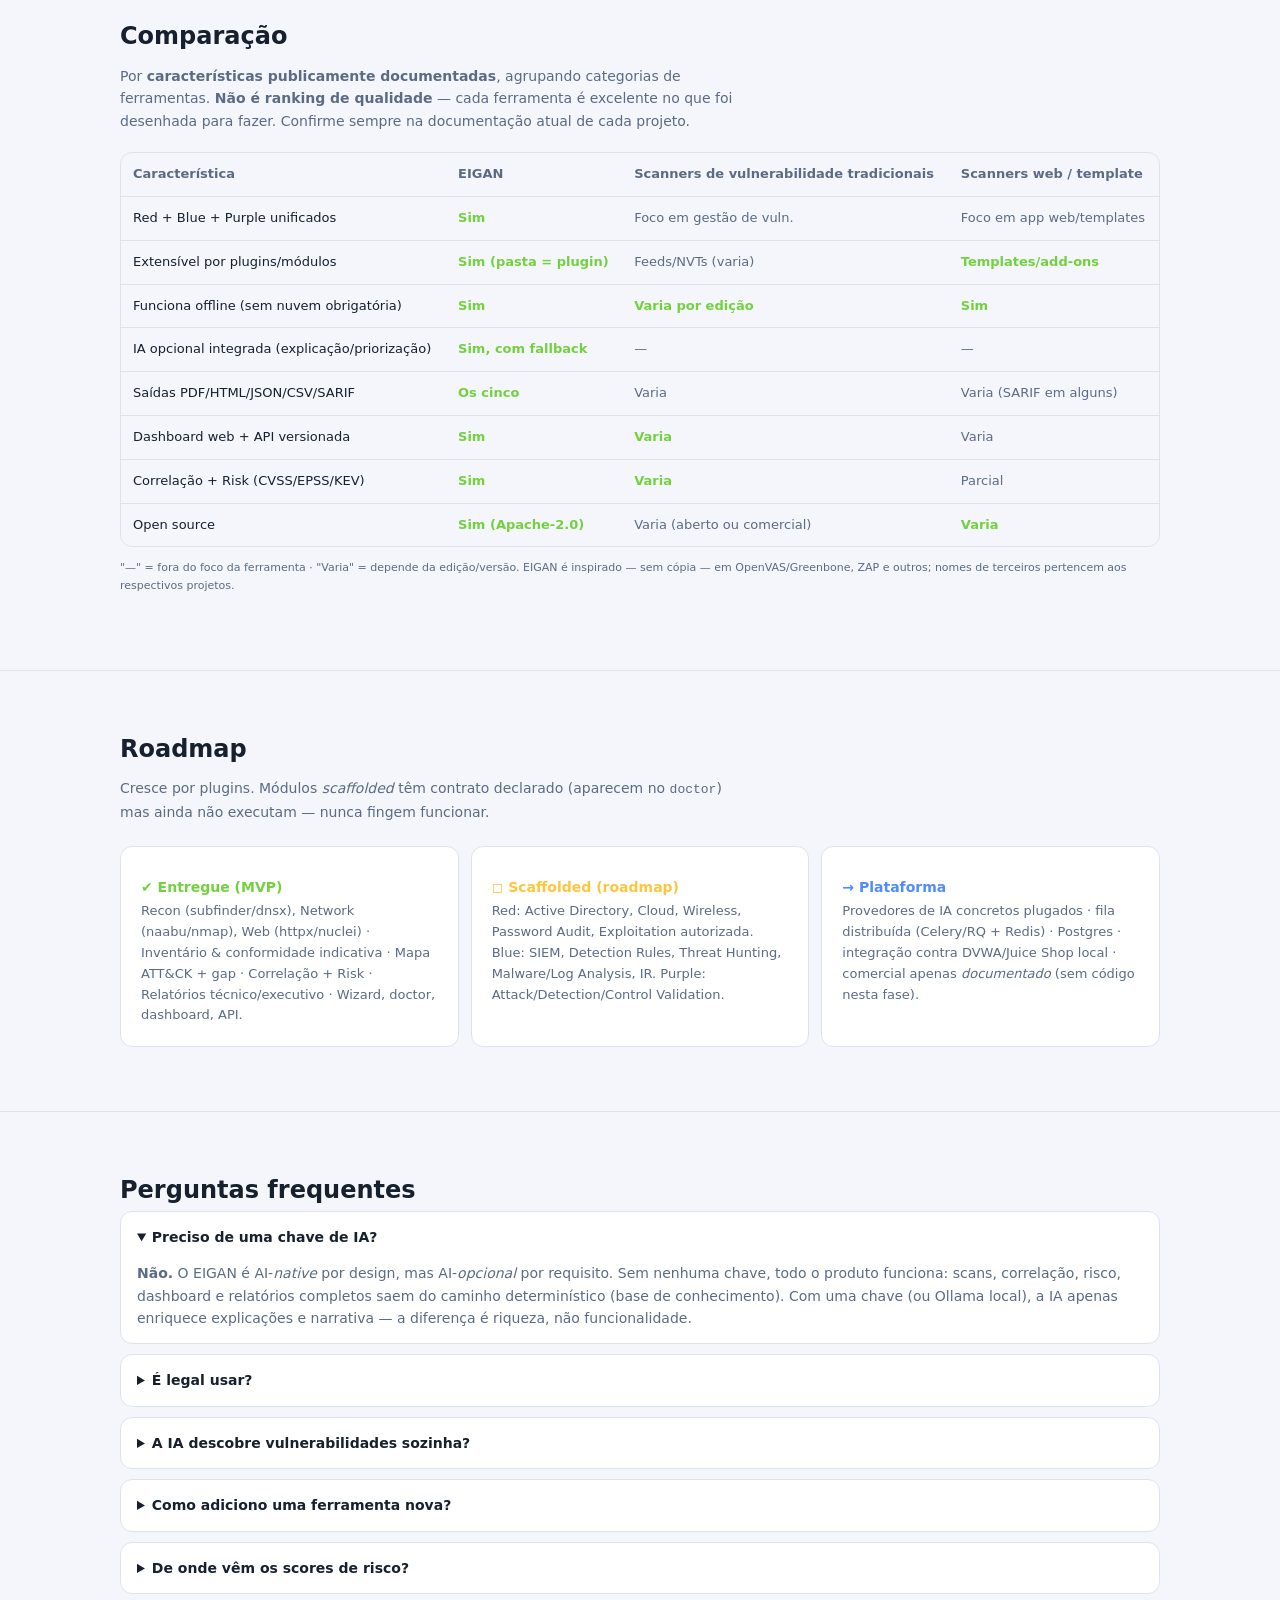
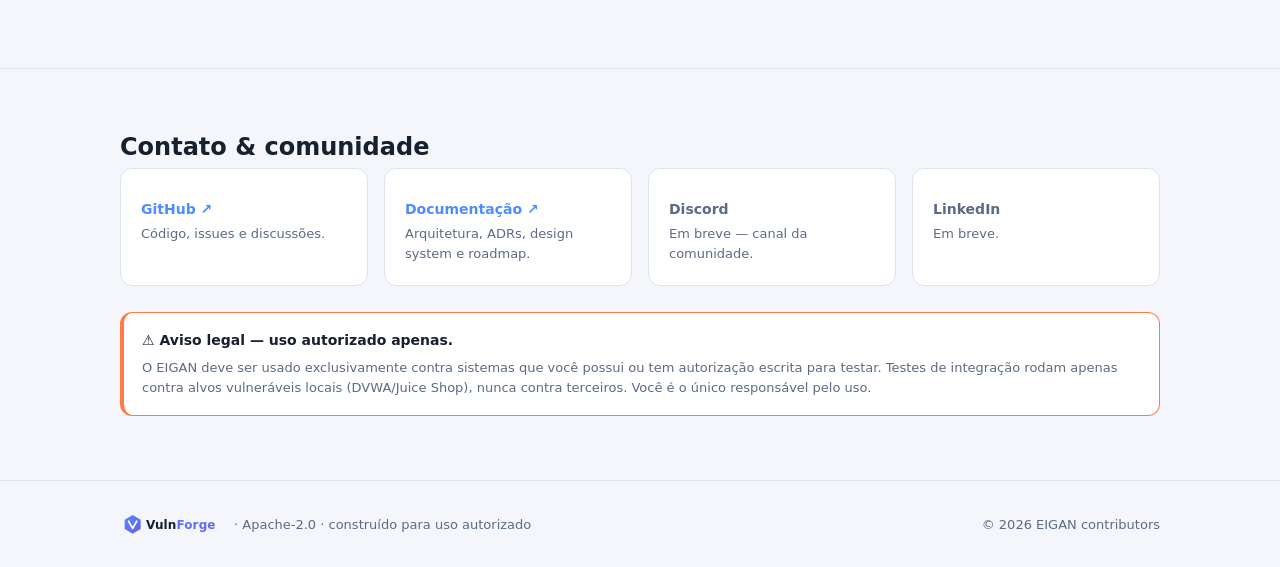
==== commit c5378f95: "refactor(rename): VulnForge → EIGAN em todo o repositório Renomeia o pacote Python `vulnforge` → `ei" ====
--- a/web/index.html
+++ b/web/index.html
@@ -3,8 +3,8 @@
 <head>
 <meta charset="utf-8">
 <meta name="viewport" content="width=device-width, initial-scale=1">
-<title>VulnForge — Plataforma modular de operações de segurança (Red · Blue · Purple)</title>
-<meta name="description" content="VulnForge: Core Engine próprio, arquitetura de plugins, funciona offline e sem chave de IA. Outside-In e Inside-Out, relatórios PDF/HTML/JSON/CSV/SARIF, dashboard e API. Open source, uso autorizado.">
+<title>EIGAN — Plataforma modular de operações de segurança (Red · Blue · Purple)</title>
+<meta name="description" content="EIGAN: Core Engine próprio, arquitetura de plugins, funciona offline e sem chave de IA. Outside-In e Inside-Out, relatórios PDF/HTML/JSON/CSV/SARIF, dashboard e API. Open source, uso autorizado.">
 <link rel="icon" href="assets/favicon.svg" type="image/svg+xml">
 <link rel="stylesheet" href="assets/tokens.css">
 <style>
@@ -109,7 +109,7 @@
 
 <header>
   <nav>
-    <img src="assets/logo.svg" alt="VulnForge">
+    <img src="assets/logo.svg" alt="EIGAN">
     <div class="links">
       <a href="#features">Funcionalidades</a>
       <a href="#arch">Arquitetura</a>
@@ -126,7 +126,7 @@
   <div class="wrap">
     <span class="chip"><b>Red</b> · <b>Blue</b> · <b>Purple</b> — uma plataforma</span>
     <h1>Do lado de fora e de dentro,<br><span class="grad">o que sua superfície de ataque revela</span></h1>
-    <p class="tag">VulnForge é uma plataforma modular de operações de segurança com <b>Core Engine próprio</b>,
+    <p class="tag">EIGAN é uma plataforma modular de operações de segurança com <b>Core Engine próprio</b>,
        arquitetura de plugins e IA <b>opcional</b>. Funciona 100% offline e sem chave de API — a IA só enriquece.</p>
     <div class="cta">
       <a class="btn primary" href="https://github.com/tue3306/vulnerability-scanner">Começar no GitHub</a>
@@ -143,7 +143,7 @@
       <pre><span class="c"># Um comando, do zero ao menu</span>
 git clone https://github.com/tue3306/vulnerability-scanner.git
 cd vulnerability-scanner
-python3 vulnforge.py             <span class="c"># cria venv, instala e abre o menu</span>
+python3 eigan.py             <span class="c"># cria venv, instala e abre o menu</span>
 <span class="c"># Novo Scan · Dashboard · Histórico · Configuração · Doctor</span></pre>
     </div>
   </div>
@@ -157,7 +157,7 @@
       uma tem um formato de saída, nenhuma prioriza risco de forma consistente, e juntar tudo em um relatório
       confiável é trabalho manual e repetitivo. Adicionar uma ferramenta nova costuma significar reescrever
       integração. E ferramentas "com IA" muitas vezes <em>dependem</em> de uma chave paga para funcionar.</p>
-    <p class="lead" style="margin-top:14px">O VulnForge resolve isso com um <b>Core Engine</b> que normaliza,
+    <p class="lead" style="margin-top:14px">O EIGAN resolve isso com um <b>Core Engine</b> que normaliza,
       correlaciona e prioriza (CVSS/EPSS/KEV) qualquer ferramenta plugada; uma <b>arquitetura de plugins</b> em
       que somar uma ferramenta é criar uma pasta (o Core não muda); e uma camada de <b>IA opcional</b> que
       <em>interpreta</em> os resultados — nunca escaneia por conta própria e sempre tem um caminho determinístico.</p>
@@ -203,7 +203,7 @@
       <div class="card">
         <svg class="ico" viewBox="0 0 24 24" fill="none" stroke="currentColor" stroke-width="2" stroke-linecap="round" stroke-linejoin="round"><path d="M12 3v12M8 11l4 4 4-4M4 21h16"/></svg>
         <h3>Baixa e roda</h3>
-        <p>Wizard interativo, <span class="mono">vulnforge doctor</span>, consent gate inline e padrões zero-config. Nada essencial exige editar YAML para começar.</p>
+        <p>Wizard interativo, <span class="mono">eigan doctor</span>, consent gate inline e padrões zero-config. Nada essencial exige editar YAML para começar.</p>
       </div>
       <div class="card">
         <svg class="ico" viewBox="0 0 24 24" fill="none" stroke="currentColor" stroke-width="2" stroke-linecap="round" stroke-linejoin="round"><rect x="3" y="11" width="18" height="11" rx="2"/><path d="M7 11V7a5 5 0 0 1 10 0v4"/></svg>
@@ -218,14 +218,14 @@
 <section id="preview">
   <div class="wrap">
     <h2 class="section">Dashboard</h2>
-    <p class="lead" style="margin-bottom:22px">Sobe com <span class="mono">vulnforge serve</span> e consome a API
+    <p class="lead" style="margin-bottom:22px">Sobe com <span class="mono">eigan serve</span> e consome a API
       <span class="mono">/api/v1</span>. Prévia com <b>dados ilustrativos</b>:</p>
     <div class="preview">
       <div class="bar">
         <span class="dot" style="background:var(--sev-critical)"></span>
         <span class="dot" style="background:var(--sev-medium)"></span>
         <span class="dot" style="background:var(--sev-low)"></span>
-        <span class="muted mono" style="margin-left:8px">VulnForge · Dashboard</span>
+        <span class="muted mono" style="margin-left:8px">EIGAN · Dashboard</span>
       </div>
       <div class="body">
         <div class="kpi"><div class="n">7</div><small>scans</small></div>
@@ -280,7 +280,7 @@
     <div class="tablewrap">
       <table>
         <thead>
-          <tr><th>Característica</th><th>VulnForge</th><th>Scanners de vulnerabilidade tradicionais</th><th>Scanners web / template</th></tr>
+          <tr><th>Característica</th><th>EIGAN</th><th>Scanners de vulnerabilidade tradicionais</th><th>Scanners web / template</th></tr>
         </thead>
         <tbody>
           <tr><td>Red + Blue + Purple unificados</td><td class="y">Sim</td><td class="n">Foco em gestão de vuln.</td><td class="n">Foco em app web/templates</td></tr>
@@ -295,7 +295,7 @@
       </table>
     </div>
     <p class="muted" style="font-size:var(--fs-xs); margin-top:12px">"—" = fora do foco da ferramenta ·
-      "Varia" = depende da edição/versão. VulnForge é inspirado — sem cópia — em OpenVAS/Greenbone, ZAP e outros;
+      "Varia" = depende da edição/versão. EIGAN é inspirado — sem cópia — em OpenVAS/Greenbone, ZAP e outros;
       nomes de terceiros pertencem aos respectivos projetos.</p>
   </div>
 </section>
@@ -333,7 +333,7 @@
     <h2 class="section">Perguntas frequentes</h2>
     <details open>
       <summary>Preciso de uma chave de IA?</summary>
-      <p><b>Não.</b> O VulnForge é AI-<em>native</em> por design, mas AI-<em>opcional</em> por requisito. Sem
+      <p><b>Não.</b> O EIGAN é AI-<em>native</em> por design, mas AI-<em>opcional</em> por requisito. Sem
         nenhuma chave, todo o produto funciona: scans, correlação, risco, dashboard e relatórios completos saem
         do caminho determinístico (base de conhecimento). Com uma chave (ou Ollama local), a IA apenas enriquece
         explicações e narrativa — a diferença é riqueza, não funcionalidade.</p>
@@ -341,7 +341,7 @@
     <details>
       <summary>É legal usar?</summary>
       <p>Depende de <b>você</b> ter autorização. Scanning ativo sem permissão é ilegal em muitas jurisdições.
-        Só escaneie o que você <b>possui</b> ou tem <b>permissão escrita</b> para testar. O VulnForge bloqueia
+        Só escaneie o que você <b>possui</b> ou tem <b>permissão escrita</b> para testar. O EIGAN bloqueia
         por padrão alvos fora do <span class="mono">scope.yaml</span> e pede confirmação de autorização — trate
         isso como um recurso, não um obstáculo.</p>
     </details>
@@ -378,7 +378,7 @@
     </div>
     <div class="legal" style="margin-top:26px">
       <b>⚠️ Aviso legal — uso autorizado apenas.</b>
-      <p class="foot" style="margin:6px 0 0">O VulnForge deve ser usado exclusivamente contra sistemas que você
+      <p class="foot" style="margin:6px 0 0">O EIGAN deve ser usado exclusivamente contra sistemas que você
         possui ou tem autorização escrita para testar. Testes de integração rodam apenas contra alvos vulneráveis
         locais (DVWA/Juice Shop), nunca contra terceiros. Você é o único responsável pelo uso.</p>
     </div>
@@ -387,9 +387,9 @@
 
 <footer>
   <div class="wrap foot" style="display:flex; gap:14px; flex-wrap:wrap; align-items:center">
-    <img src="assets/logo.svg" alt="VulnForge" style="height:24px">
+    <img src="assets/logo.svg" alt="EIGAN" style="height:24px">
     <span>· Apache-2.0 · construído para uso autorizado</span>
-    <span style="margin-left:auto">© 2026 VulnForge contributors</span>
+    <span style="margin-left:auto">© 2026 EIGAN contributors</span>
   </div>
 </footer>
 
--- a/web/assets/tokens.css
+++ b/web/assets/tokens.css
@@ -1,4 +1,4 @@
-/* VulnForge — Design Tokens
+/* EIGAN — Design Tokens
  * Fonte única de verdade visual (dashboard + landing). Documentado em
  * docs/design/README.md. Modo escuro é o padrão; modo claro por media query.
  * A lógica de negócio nunca vive no componente — isto é só apresentação.
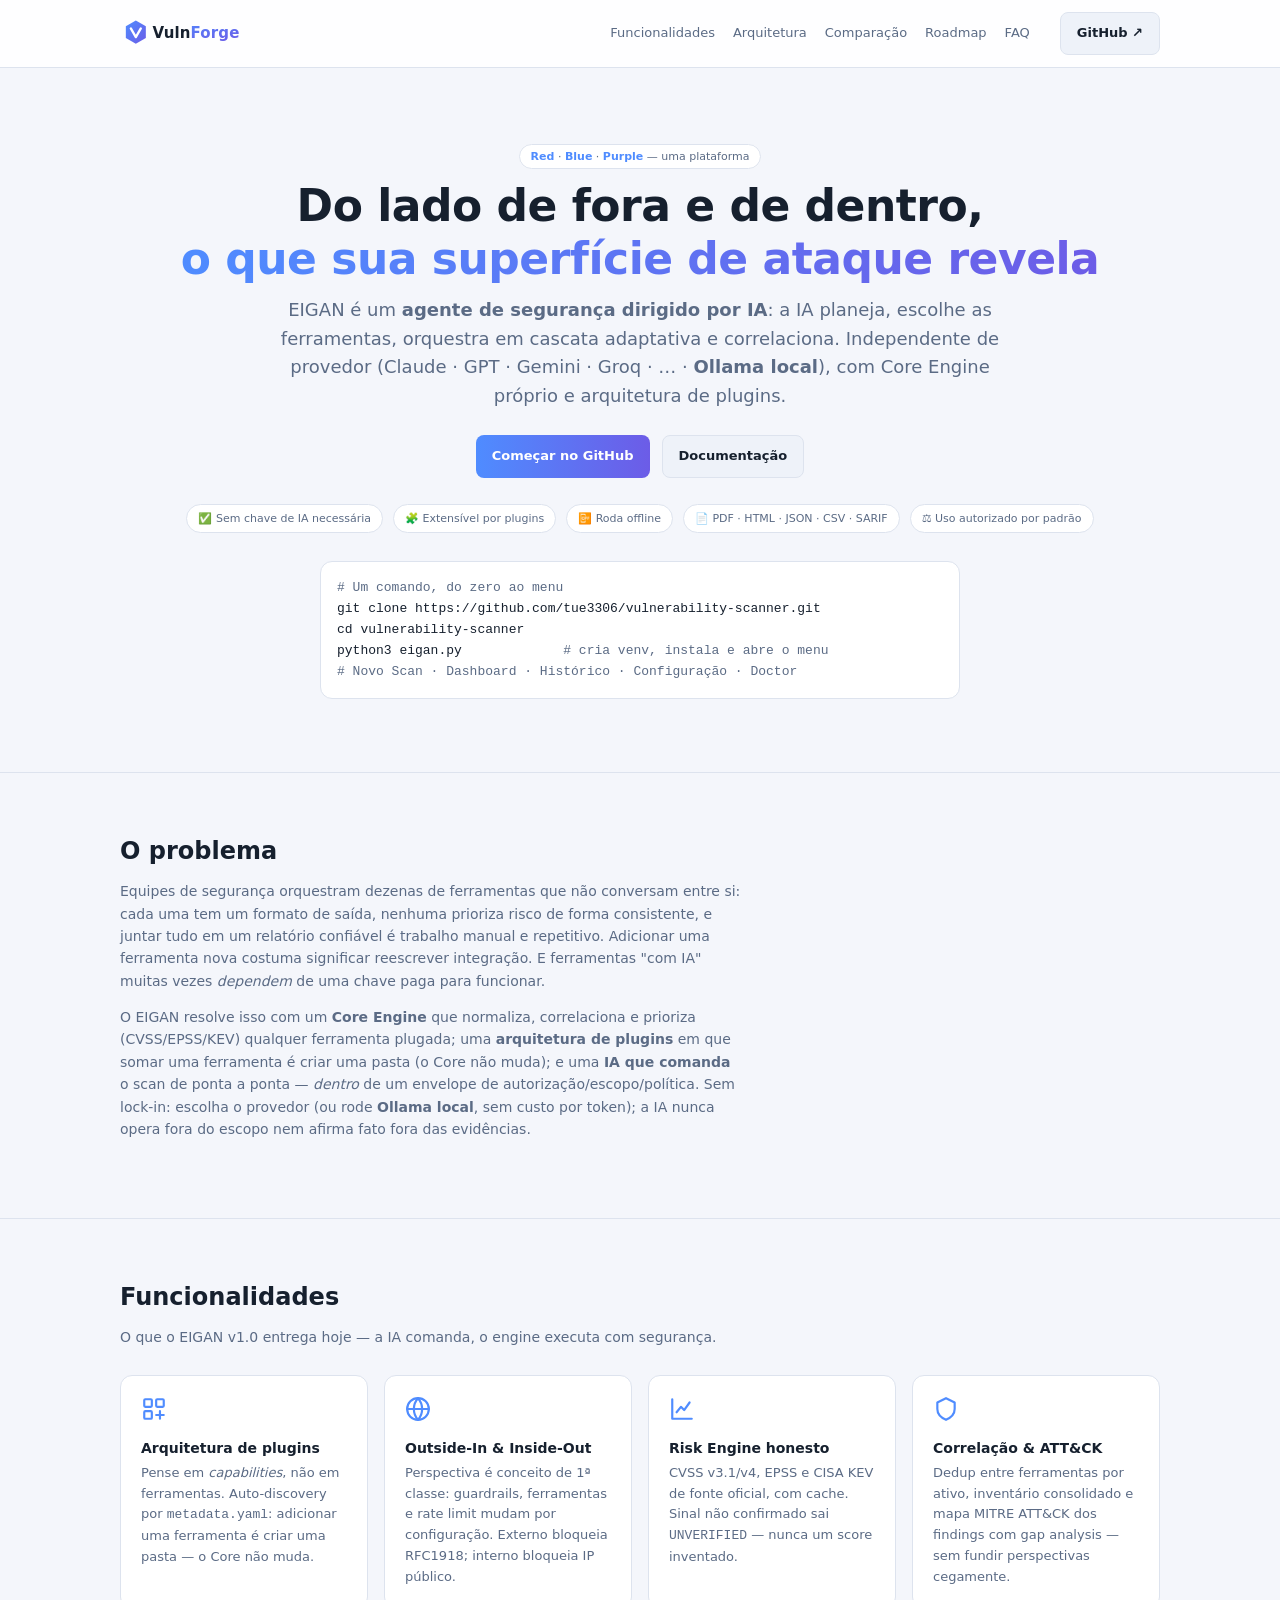
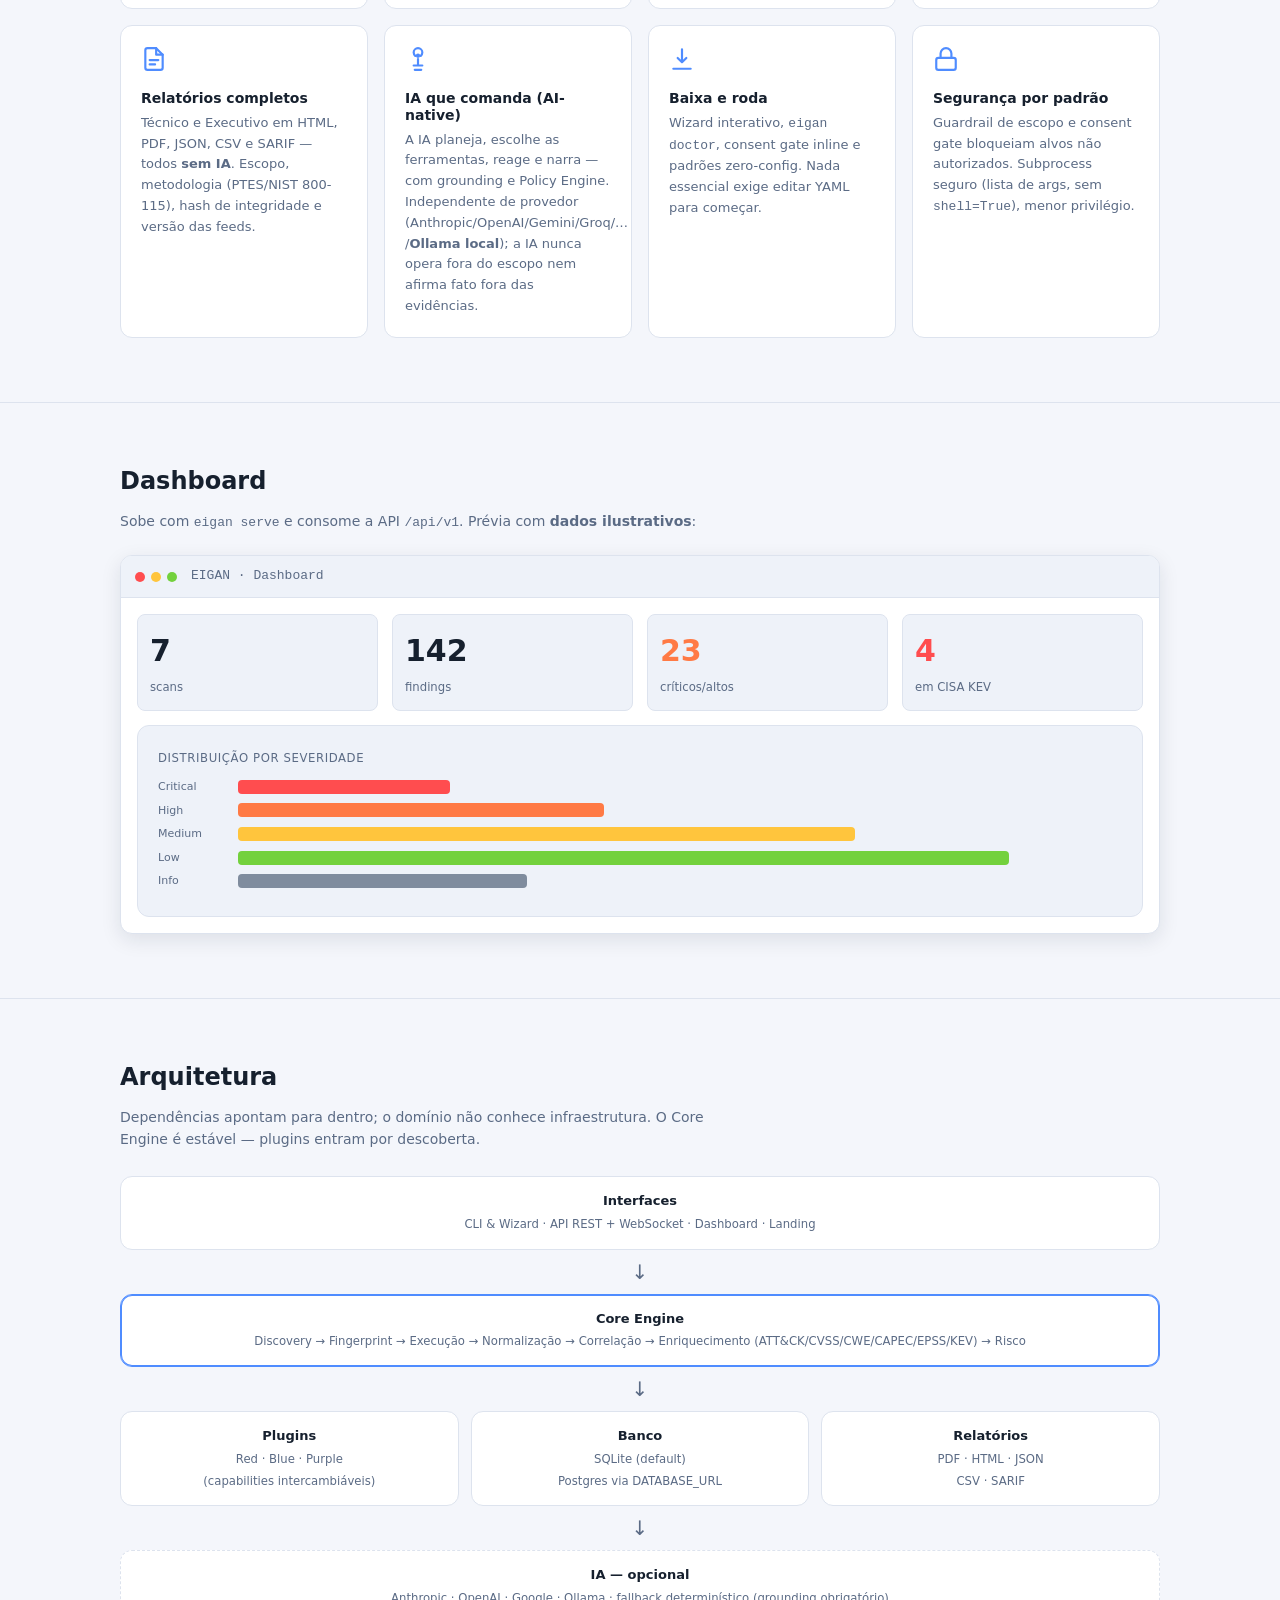
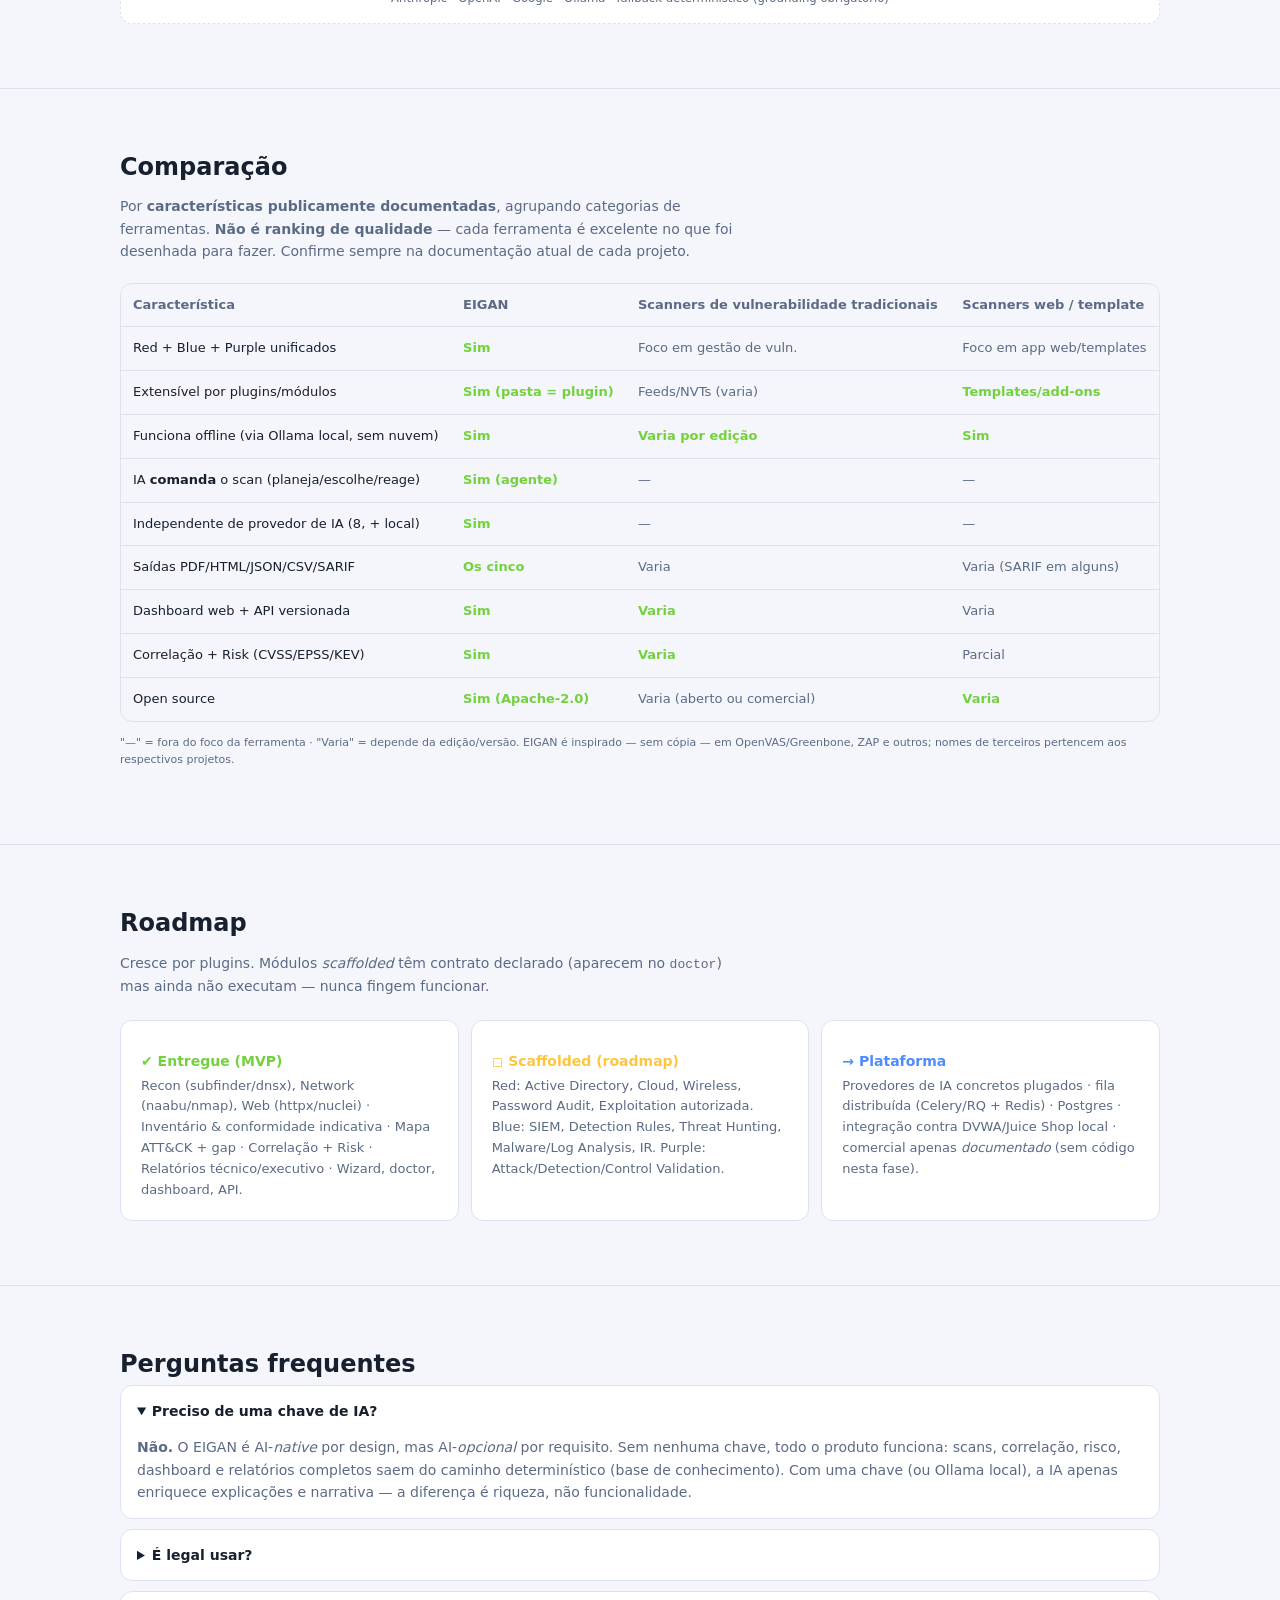
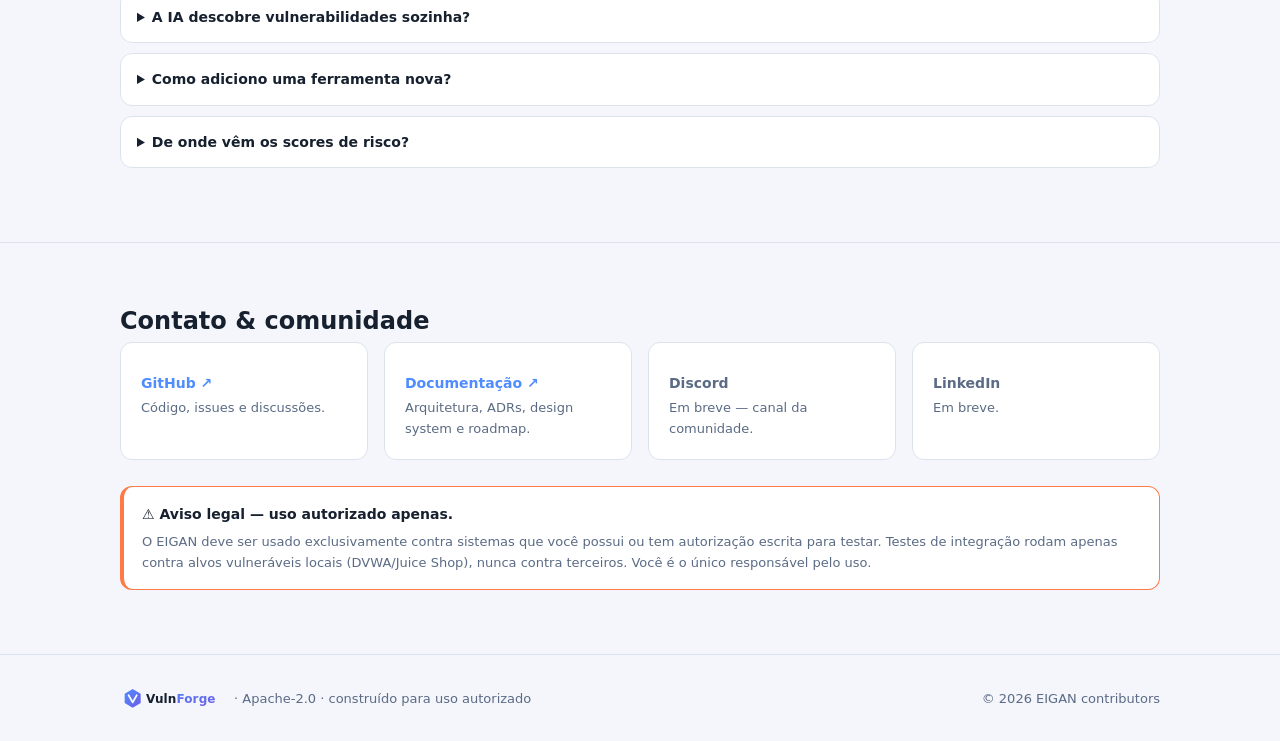
==== commit dbcf0177: "docs(consistency): alinhar docs/landing/config ao modelo AI-native + RELEASE.md Auditoria 1.0: corri" ====
--- a/web/index.html
+++ b/web/index.html
@@ -126,8 +126,8 @@
   <div class="wrap">
     <span class="chip"><b>Red</b> · <b>Blue</b> · <b>Purple</b> — uma plataforma</span>
     <h1>Do lado de fora e de dentro,<br><span class="grad">o que sua superfície de ataque revela</span></h1>
-    <p class="tag">EIGAN é uma plataforma modular de operações de segurança com <b>Core Engine próprio</b>,
-       arquitetura de plugins e IA <b>opcional</b>. Funciona 100% offline e sem chave de API — a IA só enriquece.</p>
+    <p class="tag">EIGAN é um <b>agente de segurança dirigido por IA</b>: a IA planeja, escolhe as ferramentas,
+       orquestra em cascata adaptativa e correlaciona. Independente de provedor (Claude · GPT · Gemini · Groq · … · <b>Ollama local</b>), com Core Engine próprio e arquitetura de plugins.</p>
     <div class="cta">
       <a class="btn primary" href="https://github.com/tue3306/vulnerability-scanner">Começar no GitHub</a>
       <a class="btn" href="https://github.com/tue3306/vulnerability-scanner/tree/main/docs">Documentação</a>
@@ -159,8 +159,9 @@
       integração. E ferramentas "com IA" muitas vezes <em>dependem</em> de uma chave paga para funcionar.</p>
     <p class="lead" style="margin-top:14px">O EIGAN resolve isso com um <b>Core Engine</b> que normaliza,
       correlaciona e prioriza (CVSS/EPSS/KEV) qualquer ferramenta plugada; uma <b>arquitetura de plugins</b> em
-      que somar uma ferramenta é criar uma pasta (o Core não muda); e uma camada de <b>IA opcional</b> que
-      <em>interpreta</em> os resultados — nunca escaneia por conta própria e sempre tem um caminho determinístico.</p>
+      que somar uma ferramenta é criar uma pasta (o Core não muda); e uma <b>IA que comanda</b> o scan de ponta a
+      ponta — <em>dentro</em> de um envelope de autorização/escopo/política. Sem lock-in: escolha o provedor
+      (ou rode <b>Ollama local</b>, sem custo por token); a IA nunca opera fora do escopo nem afirma fato fora das evidências.</p>
   </div>
 </section>
 
@@ -168,7 +169,7 @@
 <section id="features">
   <div class="wrap">
     <h2 class="section">Funcionalidades</h2>
-    <p class="lead" style="margin-bottom:26px">Tudo o que o MVP entrega hoje, funcionando sem IA.</p>
+    <p class="lead" style="margin-bottom:26px">O que o EIGAN v1.0 entrega hoje — a IA comanda, o engine executa com segurança.</p>
     <div class="grid">
       <div class="card">
         <svg class="ico" viewBox="0 0 24 24" fill="none" stroke="currentColor" stroke-width="2" stroke-linecap="round" stroke-linejoin="round"><rect x="3" y="3" width="7" height="7" rx="1"/><rect x="14" y="3" width="7" height="7" rx="1"/><rect x="3" y="14" width="7" height="7" rx="1"/><path d="M14 17.5h7M17.5 14v7"/></svg>
@@ -197,8 +198,8 @@
       </div>
       <div class="card">
         <svg class="ico" viewBox="0 0 24 24" fill="none" stroke="currentColor" stroke-width="2" stroke-linecap="round" stroke-linejoin="round"><path d="M12 2a4 4 0 0 1 4 4c0 1.5-.8 2.5-1.5 3.2M12 2a4 4 0 0 0-4 4c0 1.5.8 2.5 1.5 3.2M8 18h8M9 22h6M12 12v6"/><circle cx="12" cy="9" r="1"/></svg>
-        <h3>IA opcional (AI-native)</h3>
-        <p>Multi-provedor (Anthropic/OpenAI/Google/Ollama) com <b>fallback determinístico</b> e grounding. Explica e prioriza; jamais escaneia. Sem chave, tudo roda.</p>
+        <h3>IA que comanda (AI-native)</h3>
+        <p>A IA planeja, escolhe as ferramentas, reage e narra — com grounding e Policy Engine. Independente de provedor (Anthropic/OpenAI/Gemini/Groq/… /<b>Ollama local</b>); a IA nunca opera fora do escopo nem afirma fato fora das evidências.</p>
       </div>
       <div class="card">
         <svg class="ico" viewBox="0 0 24 24" fill="none" stroke="currentColor" stroke-width="2" stroke-linecap="round" stroke-linejoin="round"><path d="M12 3v12M8 11l4 4 4-4M4 21h16"/></svg>
@@ -285,8 +286,9 @@
         <tbody>
           <tr><td>Red + Blue + Purple unificados</td><td class="y">Sim</td><td class="n">Foco em gestão de vuln.</td><td class="n">Foco em app web/templates</td></tr>
           <tr><td>Extensível por plugins/módulos</td><td class="y">Sim (pasta = plugin)</td><td class="n">Feeds/NVTs (varia)</td><td class="y">Templates/add-ons</td></tr>
-          <tr><td>Funciona offline (sem nuvem obrigatória)</td><td class="y">Sim</td><td class="y">Varia por edição</td><td class="y">Sim</td></tr>
-          <tr><td>IA opcional integrada (explicação/priorização)</td><td class="y">Sim, com fallback</td><td class="n">—</td><td class="n">—</td></tr>
+          <tr><td>Funciona offline (via Ollama local, sem nuvem)</td><td class="y">Sim</td><td class="y">Varia por edição</td><td class="y">Sim</td></tr>
+          <tr><td>IA <b>comanda</b> o scan (planeja/escolhe/reage)</td><td class="y">Sim (agente)</td><td class="n">—</td><td class="n">—</td></tr>
+          <tr><td>Independente de provedor de IA (8, + local)</td><td class="y">Sim</td><td class="n">—</td><td class="n">—</td></tr>
           <tr><td>Saídas PDF/HTML/JSON/CSV/SARIF</td><td class="y">Os cinco</td><td class="n">Varia</td><td class="n">Varia (SARIF em alguns)</td></tr>
           <tr><td>Dashboard web + API versionada</td><td class="y">Sim</td><td class="y">Varia</td><td class="n">Varia</td></tr>
           <tr><td>Correlação + Risk (CVSS/EPSS/KEV)</td><td class="y">Sim</td><td class="y">Varia</td><td class="n">Parcial</td></tr>
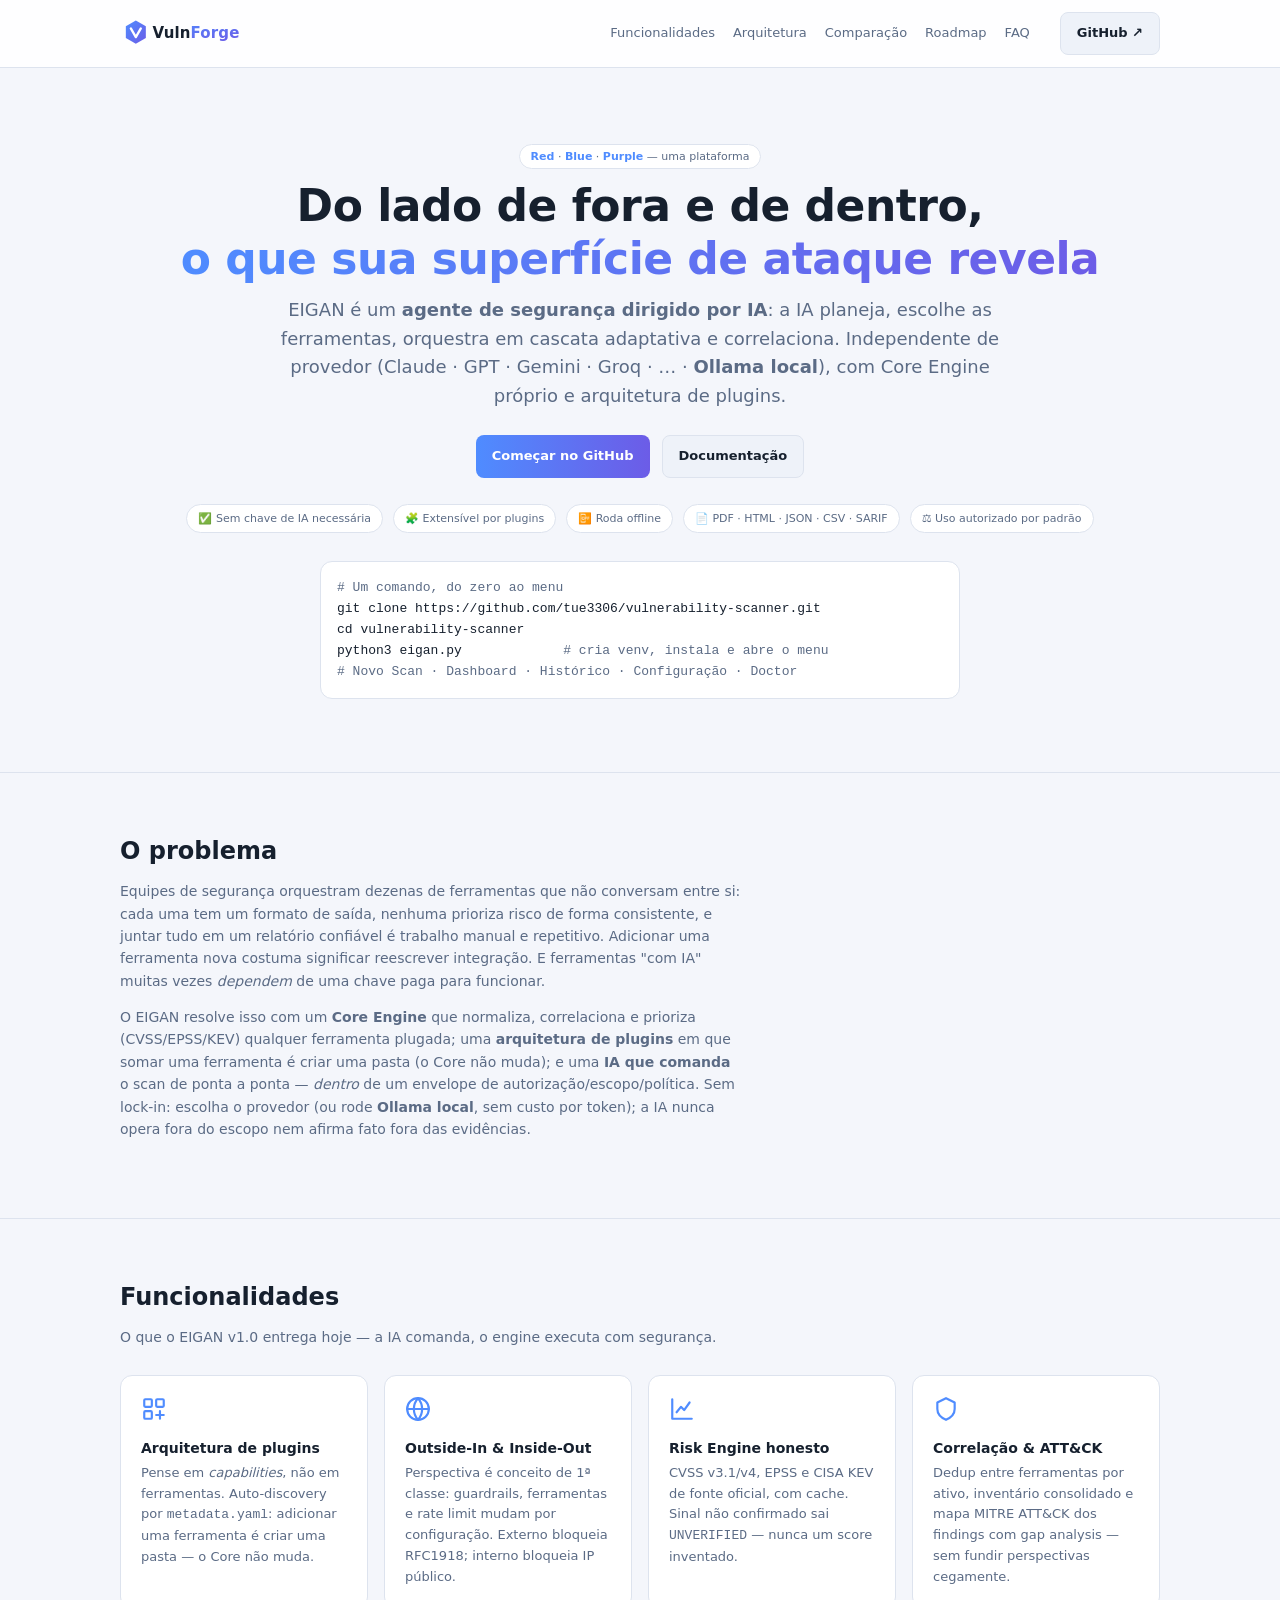
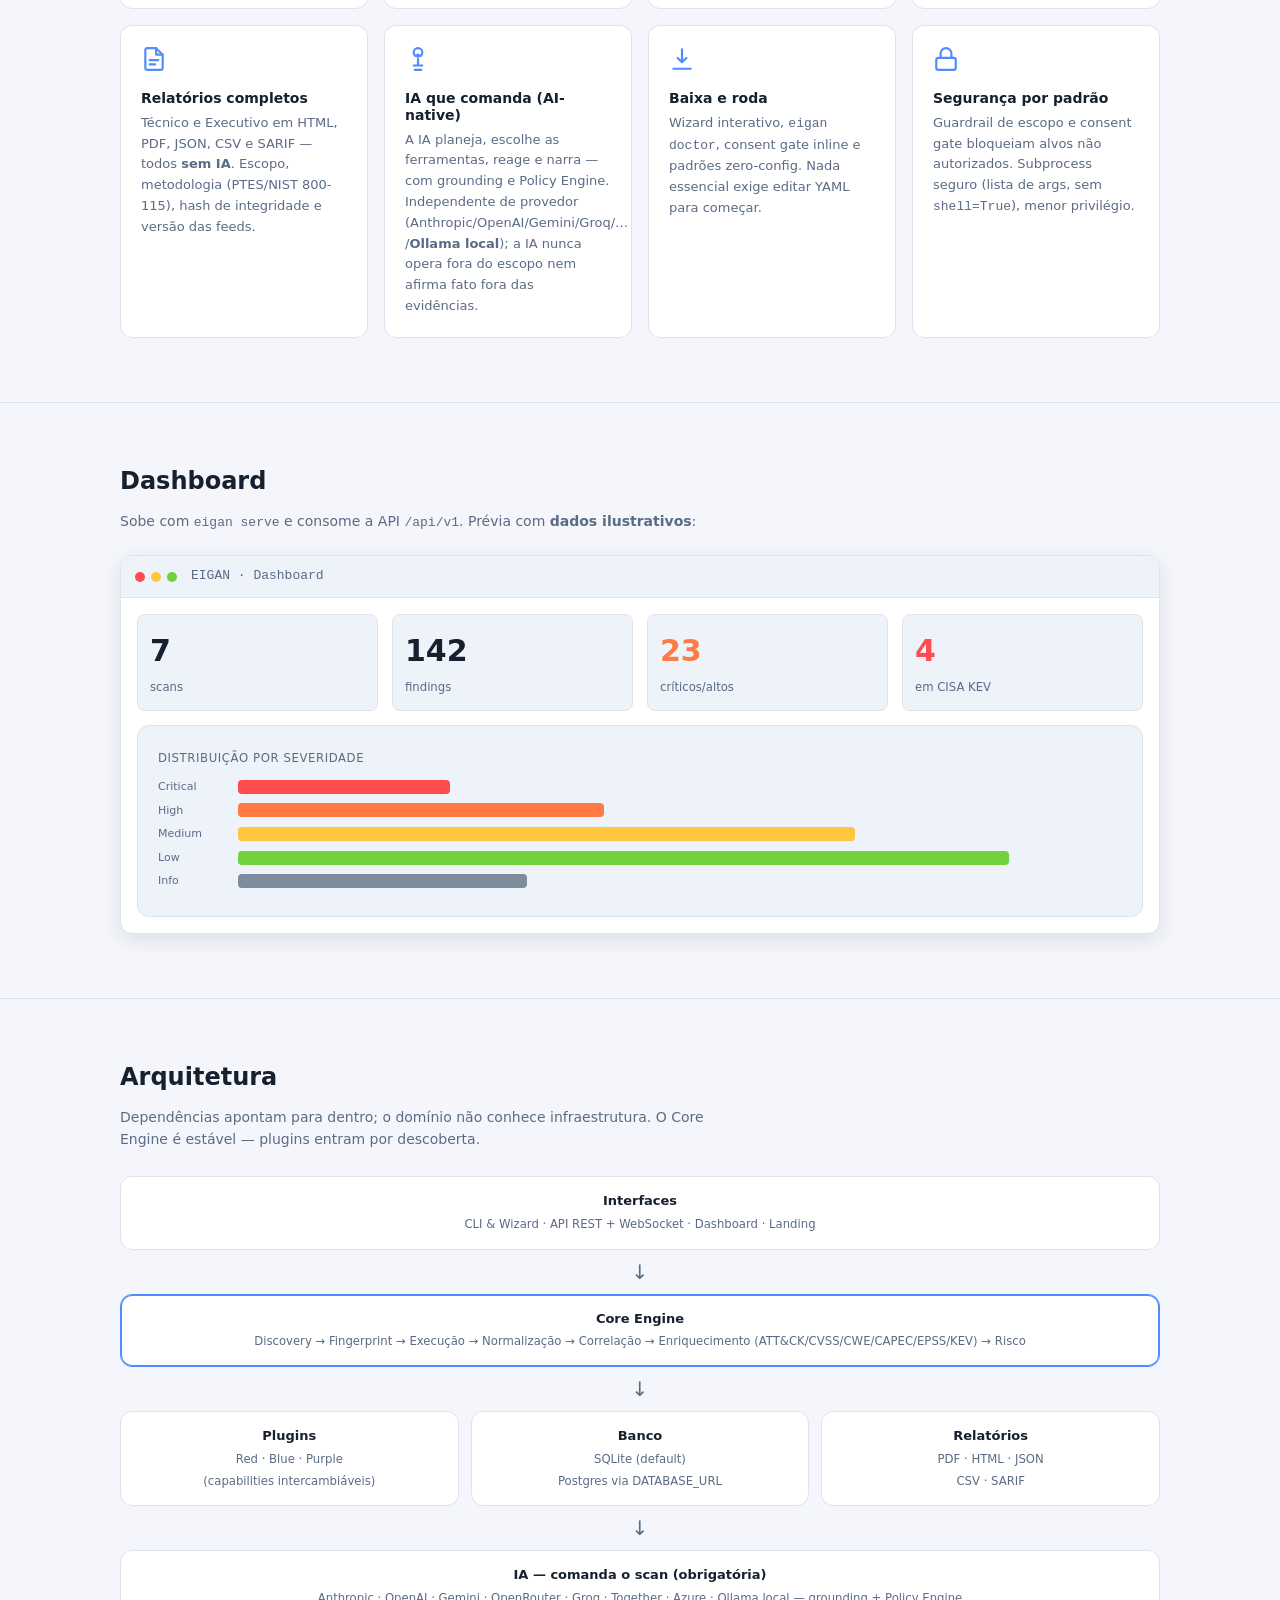
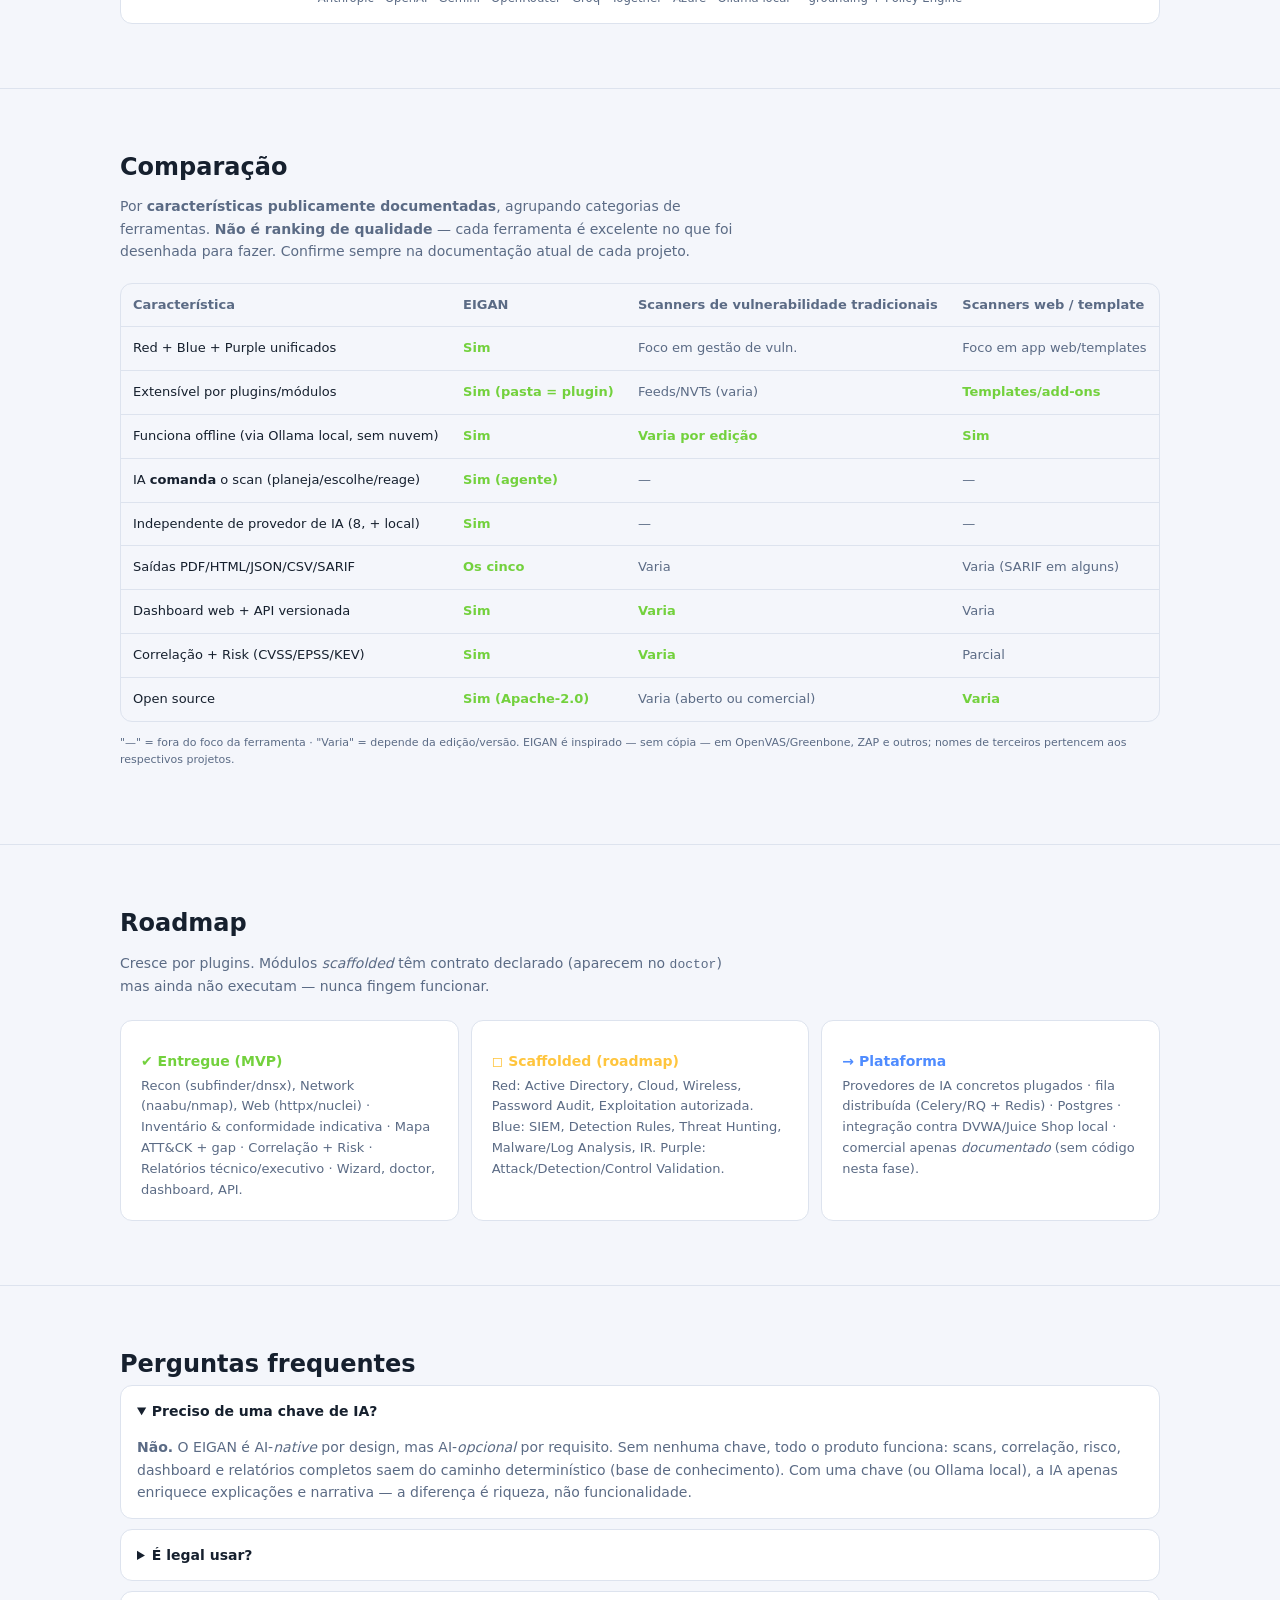
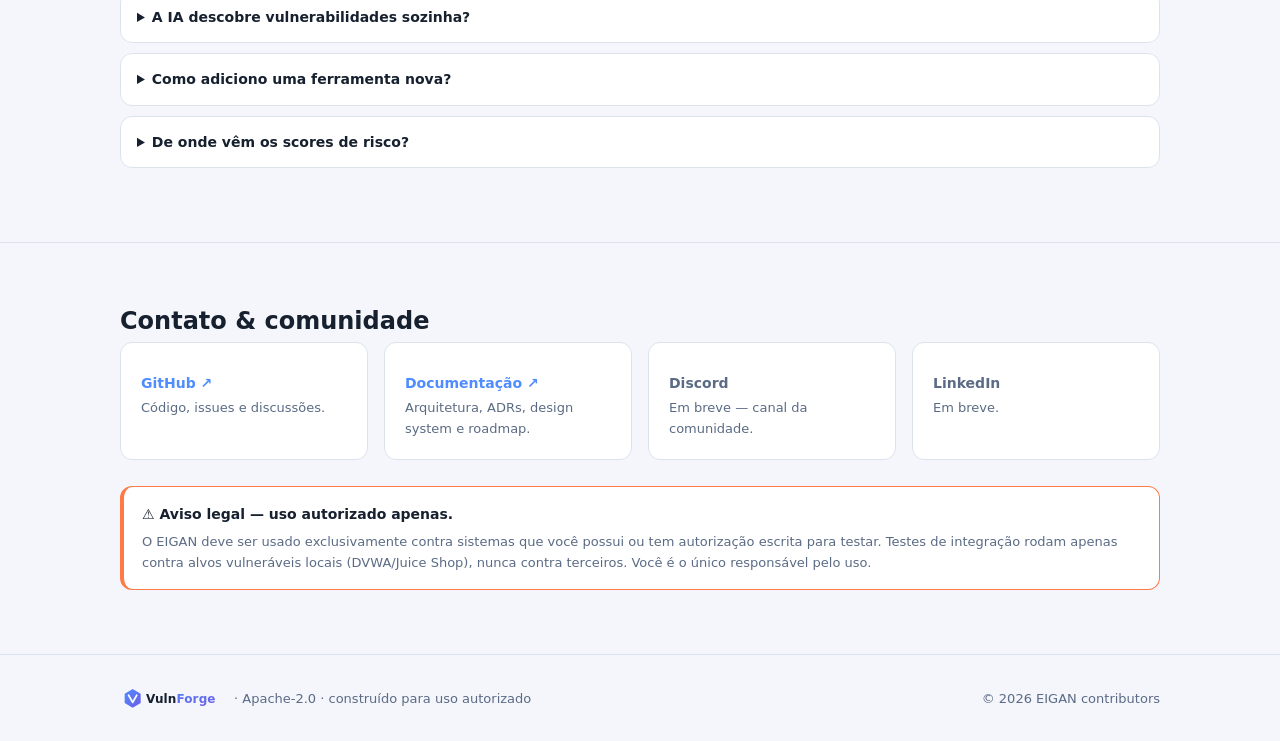
==== commit 3692285c: "docs(consistency): remove últimas contradições "IA opcional" no código/UI/landing - ai/provider.py: " ====
--- a/web/index.html
+++ b/web/index.html
@@ -266,7 +266,7 @@
         <div class="layer"><b>Relatórios</b><small>PDF · HTML · JSON<br>CSV · SARIF</small></div>
       </div>
       <div class="arrow">↓</div>
-      <div class="layer" style="border-style:dashed"><b>IA — opcional</b><small>Anthropic · OpenAI · Google · Ollama · fallback determinístico (grounding obrigatório)</small></div>
+      <div class="layer"><b>IA — comanda o scan (obrigatória)</b><small>Anthropic · OpenAI · Gemini · OpenRouter · Groq · Together · Azure · Ollama local — grounding + Policy Engine</small></div>
     </div>
   </div>
 </section>
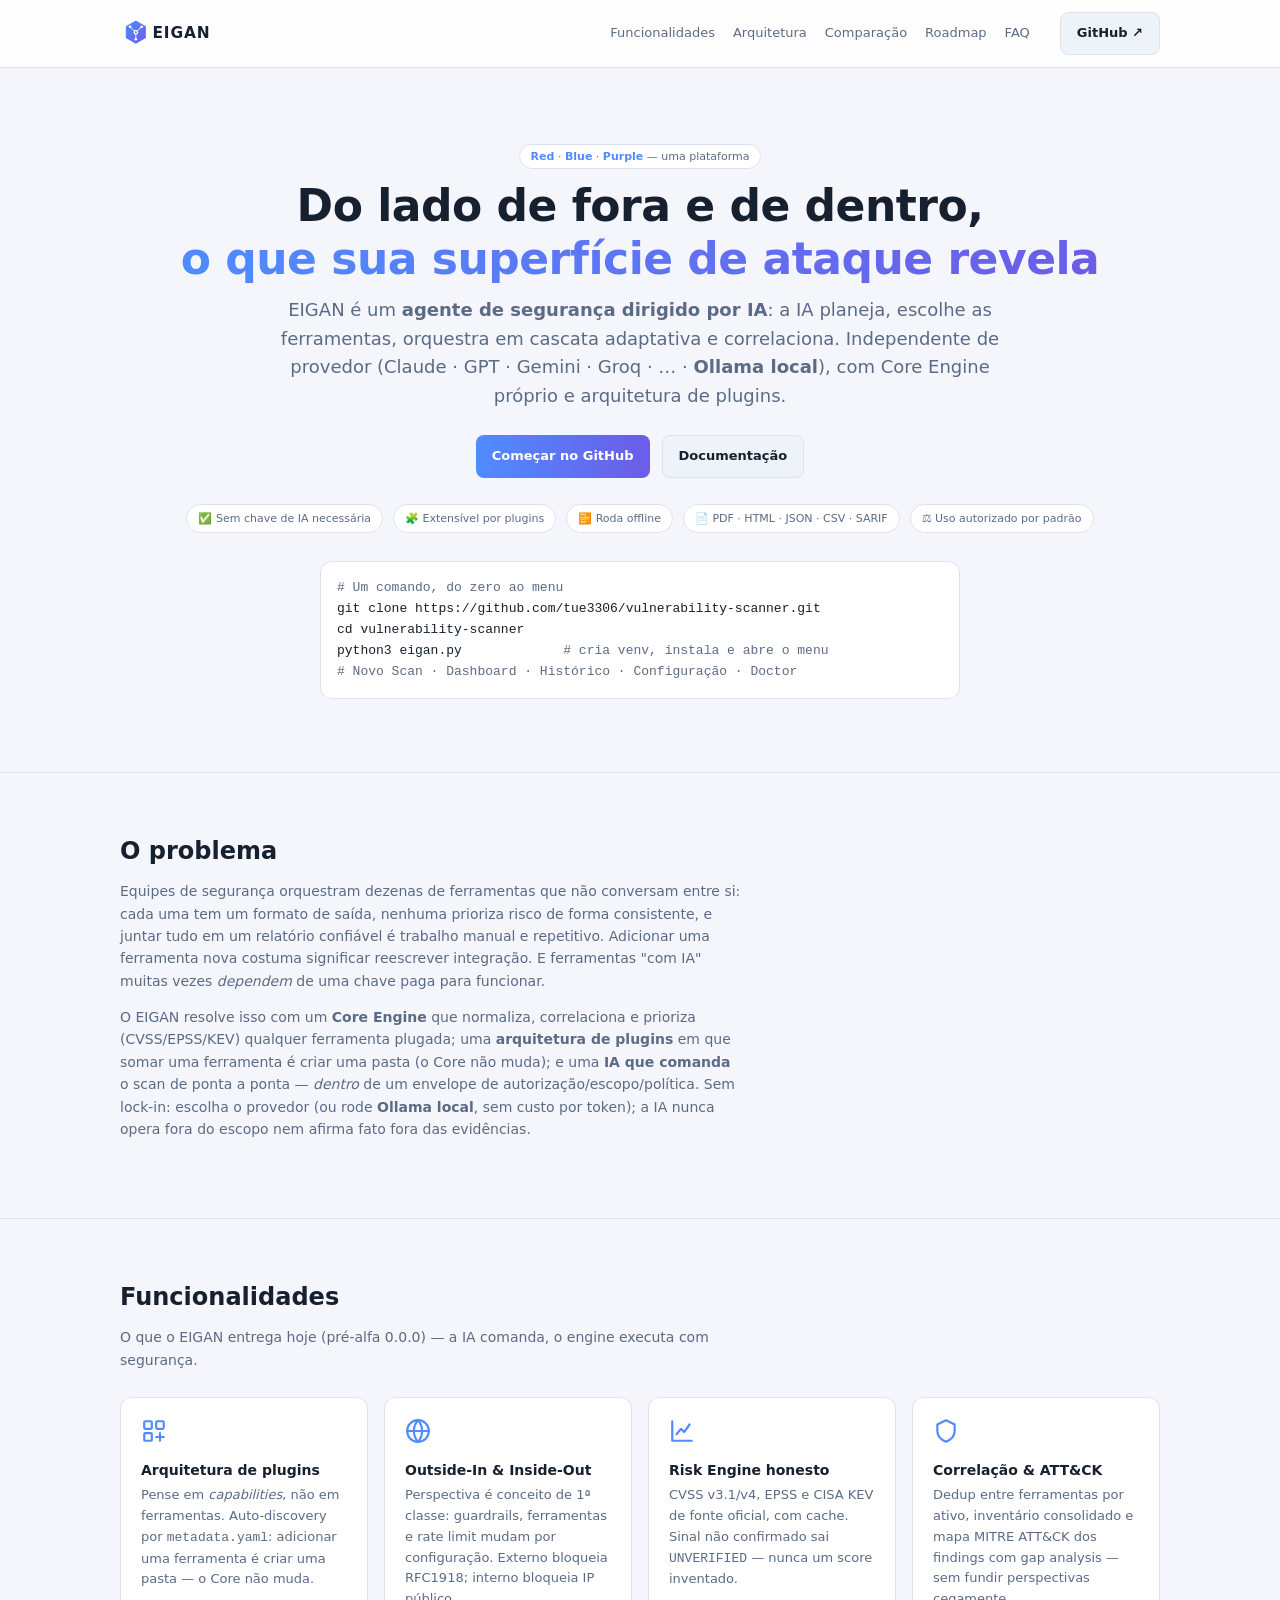
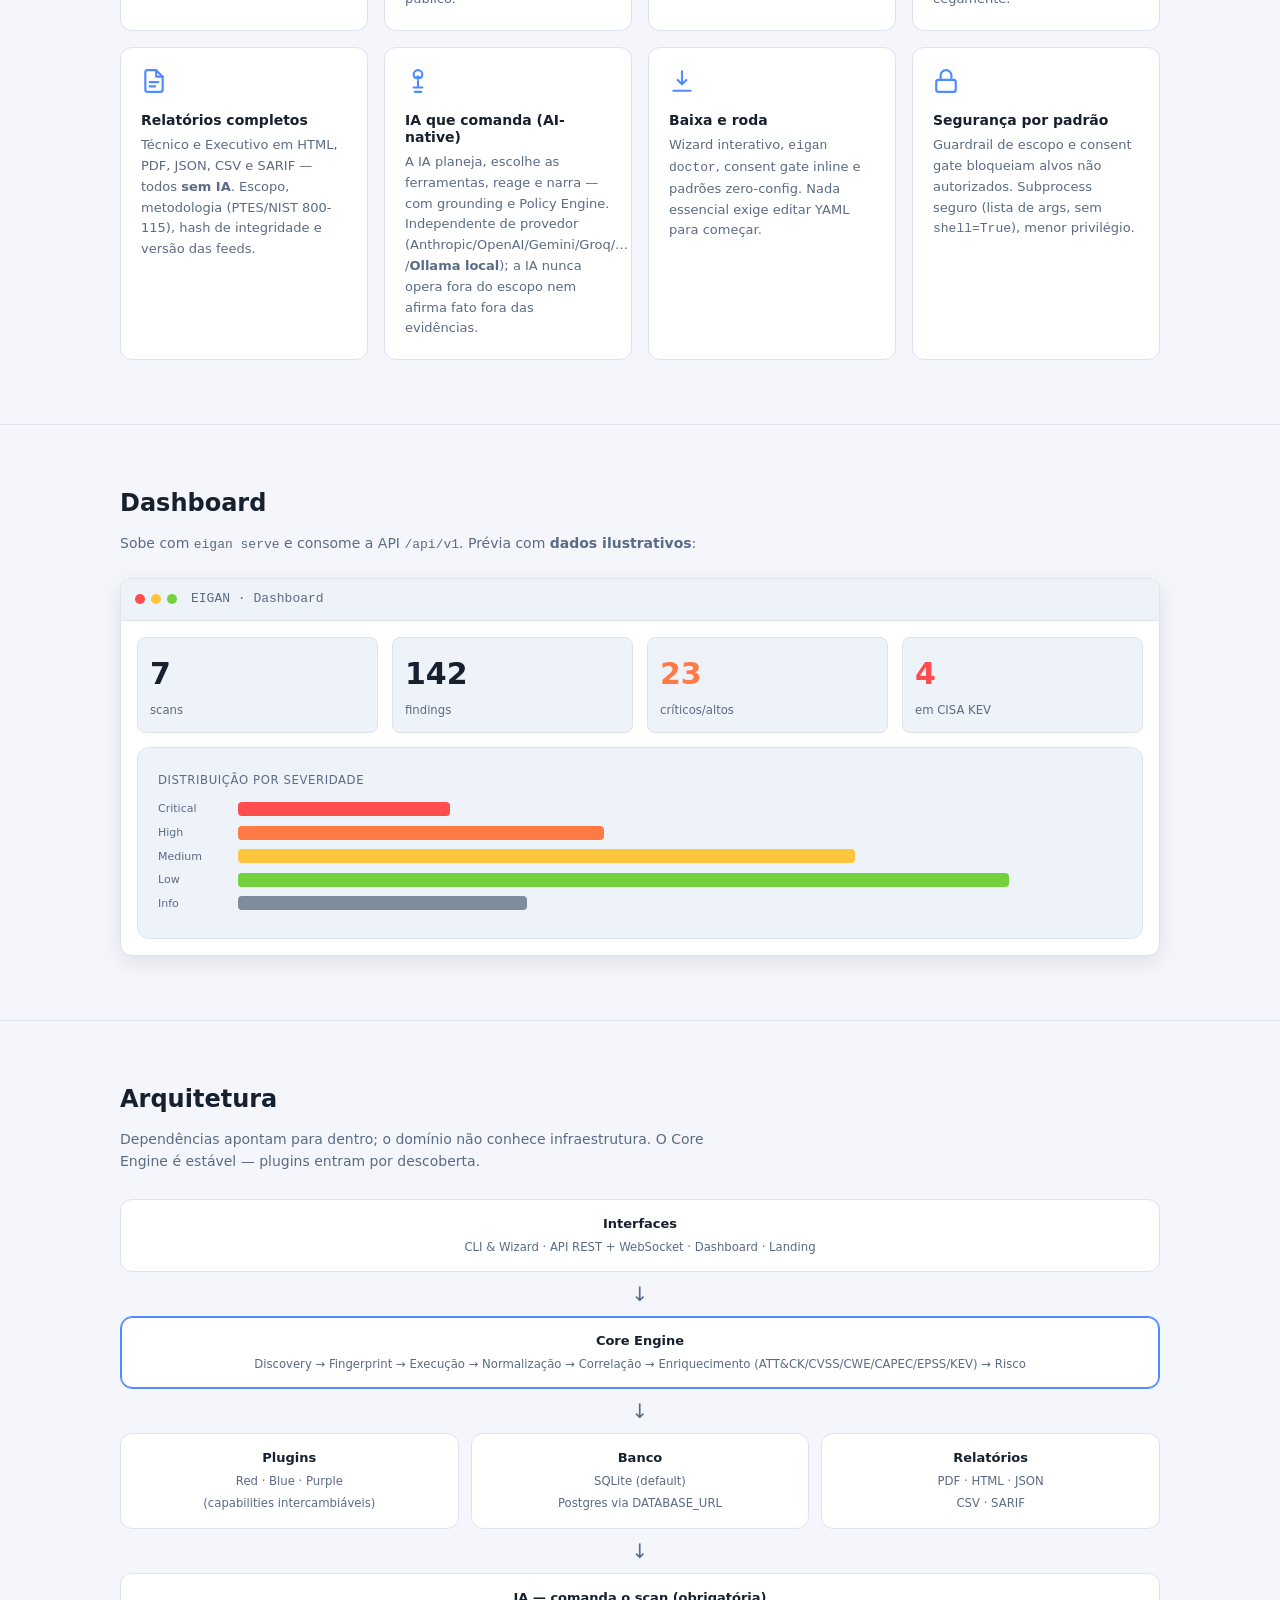
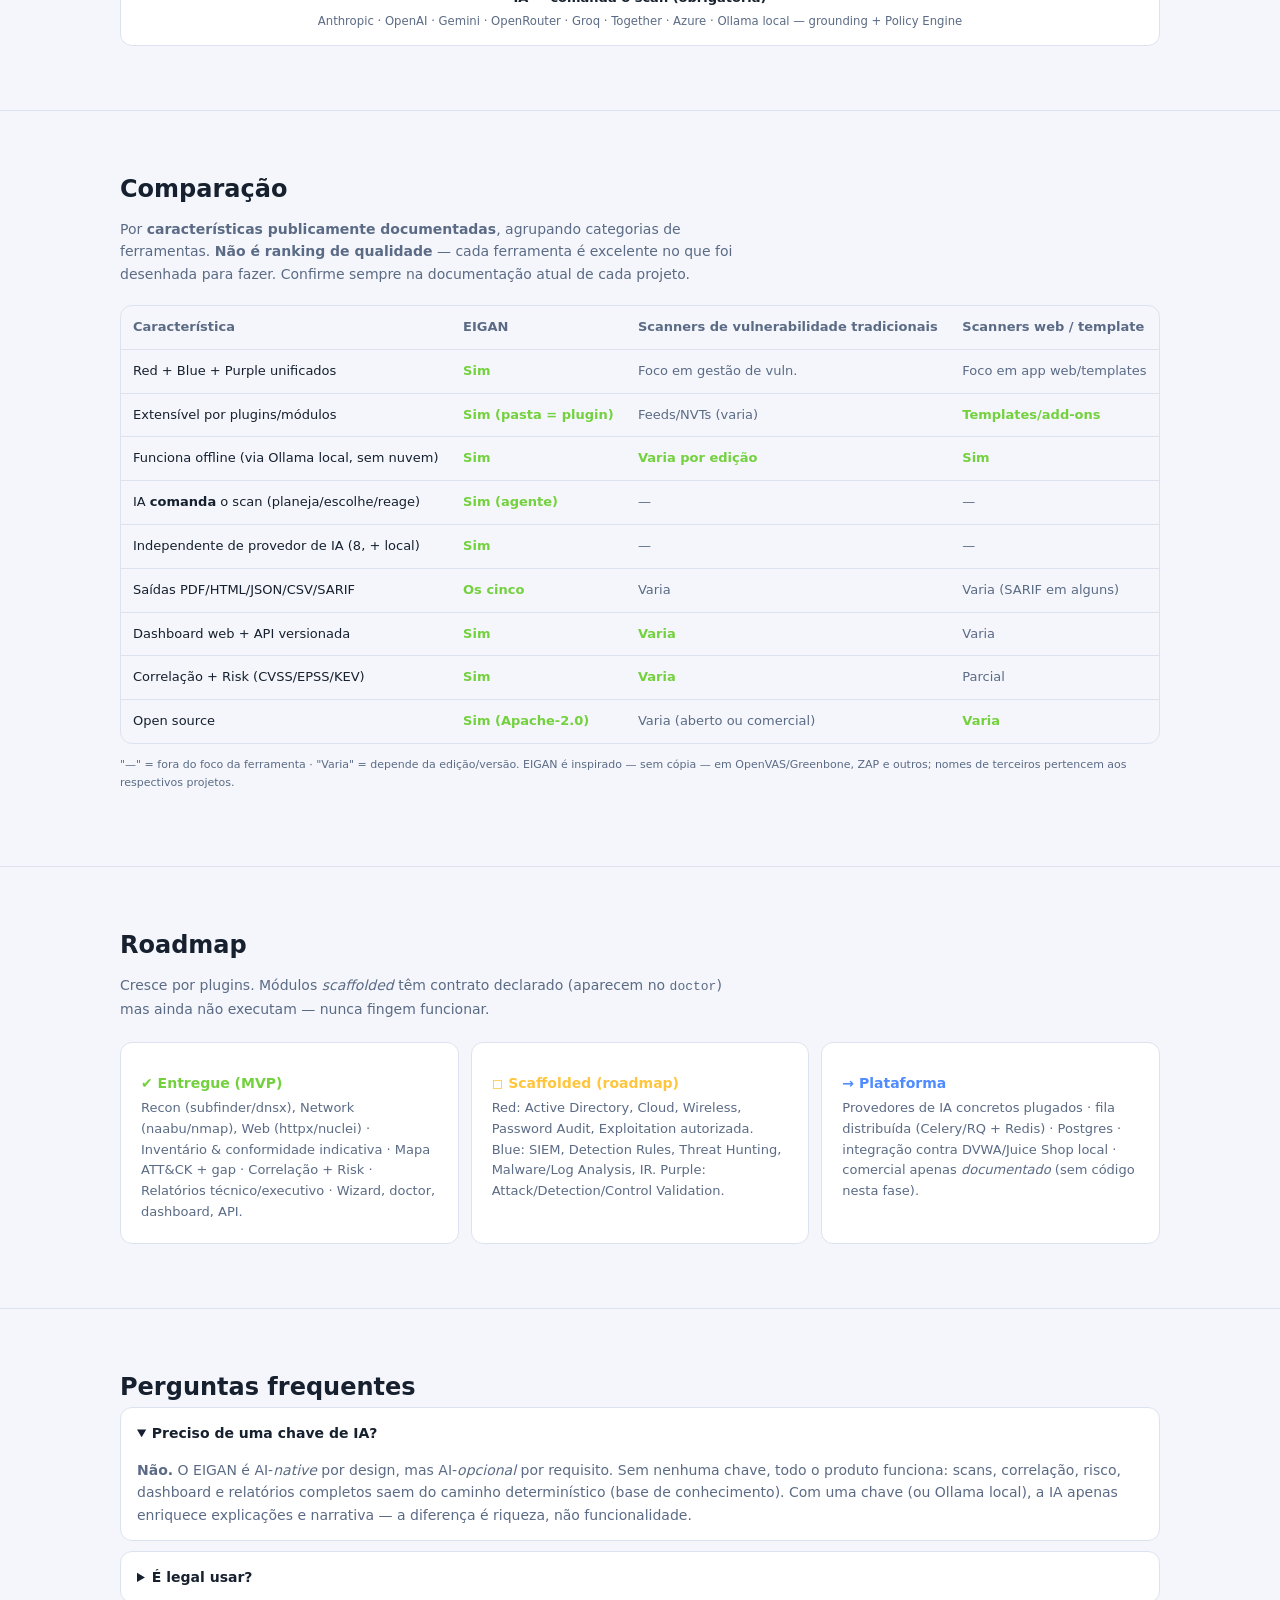
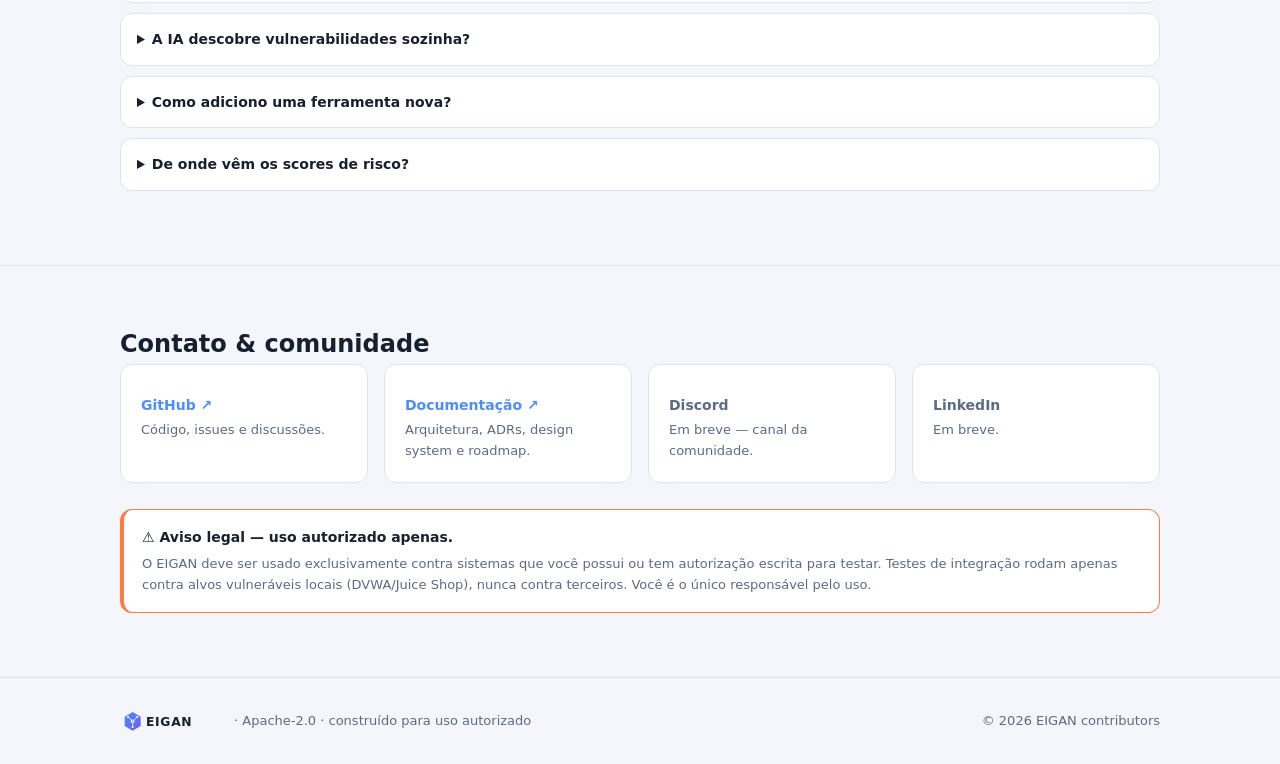
==== commit da4def1f: "chore(release): reset total de versão para 0.0.0 (pré-alfa honesto) Zera todas as referências de ver" ====
--- a/web/index.html
+++ b/web/index.html
@@ -169,7 +169,7 @@
 <section id="features">
   <div class="wrap">
     <h2 class="section">Funcionalidades</h2>
-    <p class="lead" style="margin-bottom:26px">O que o EIGAN v1.0 entrega hoje — a IA comanda, o engine executa com segurança.</p>
+    <p class="lead" style="margin-bottom:26px">O que o EIGAN entrega hoje (pré-alfa 0.0.0) — a IA comanda, o engine executa com segurança.</p>
     <div class="grid">
       <div class="card">
         <svg class="ico" viewBox="0 0 24 24" fill="none" stroke="currentColor" stroke-width="2" stroke-linecap="round" stroke-linejoin="round"><rect x="3" y="3" width="7" height="7" rx="1"/><rect x="14" y="3" width="7" height="7" rx="1"/><rect x="3" y="14" width="7" height="7" rx="1"/><path d="M14 17.5h7M17.5 14v7"/></svg>
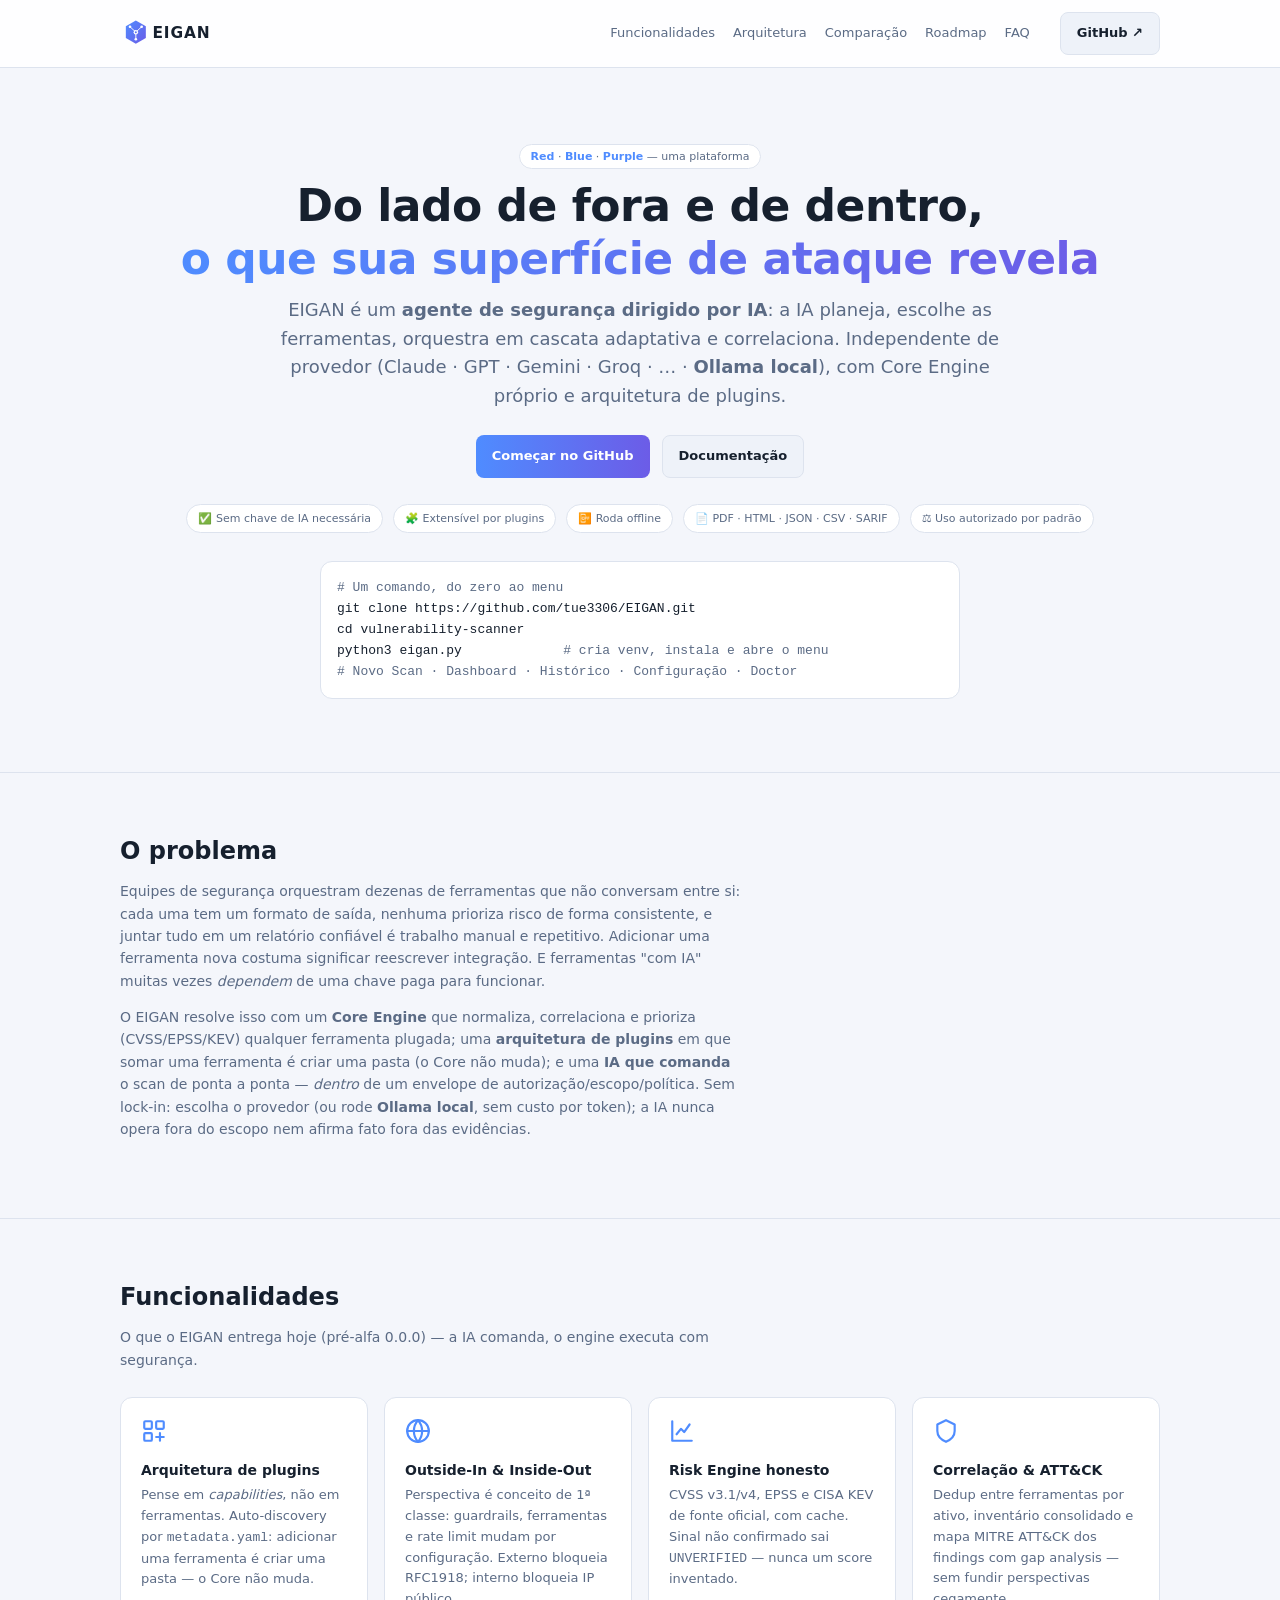
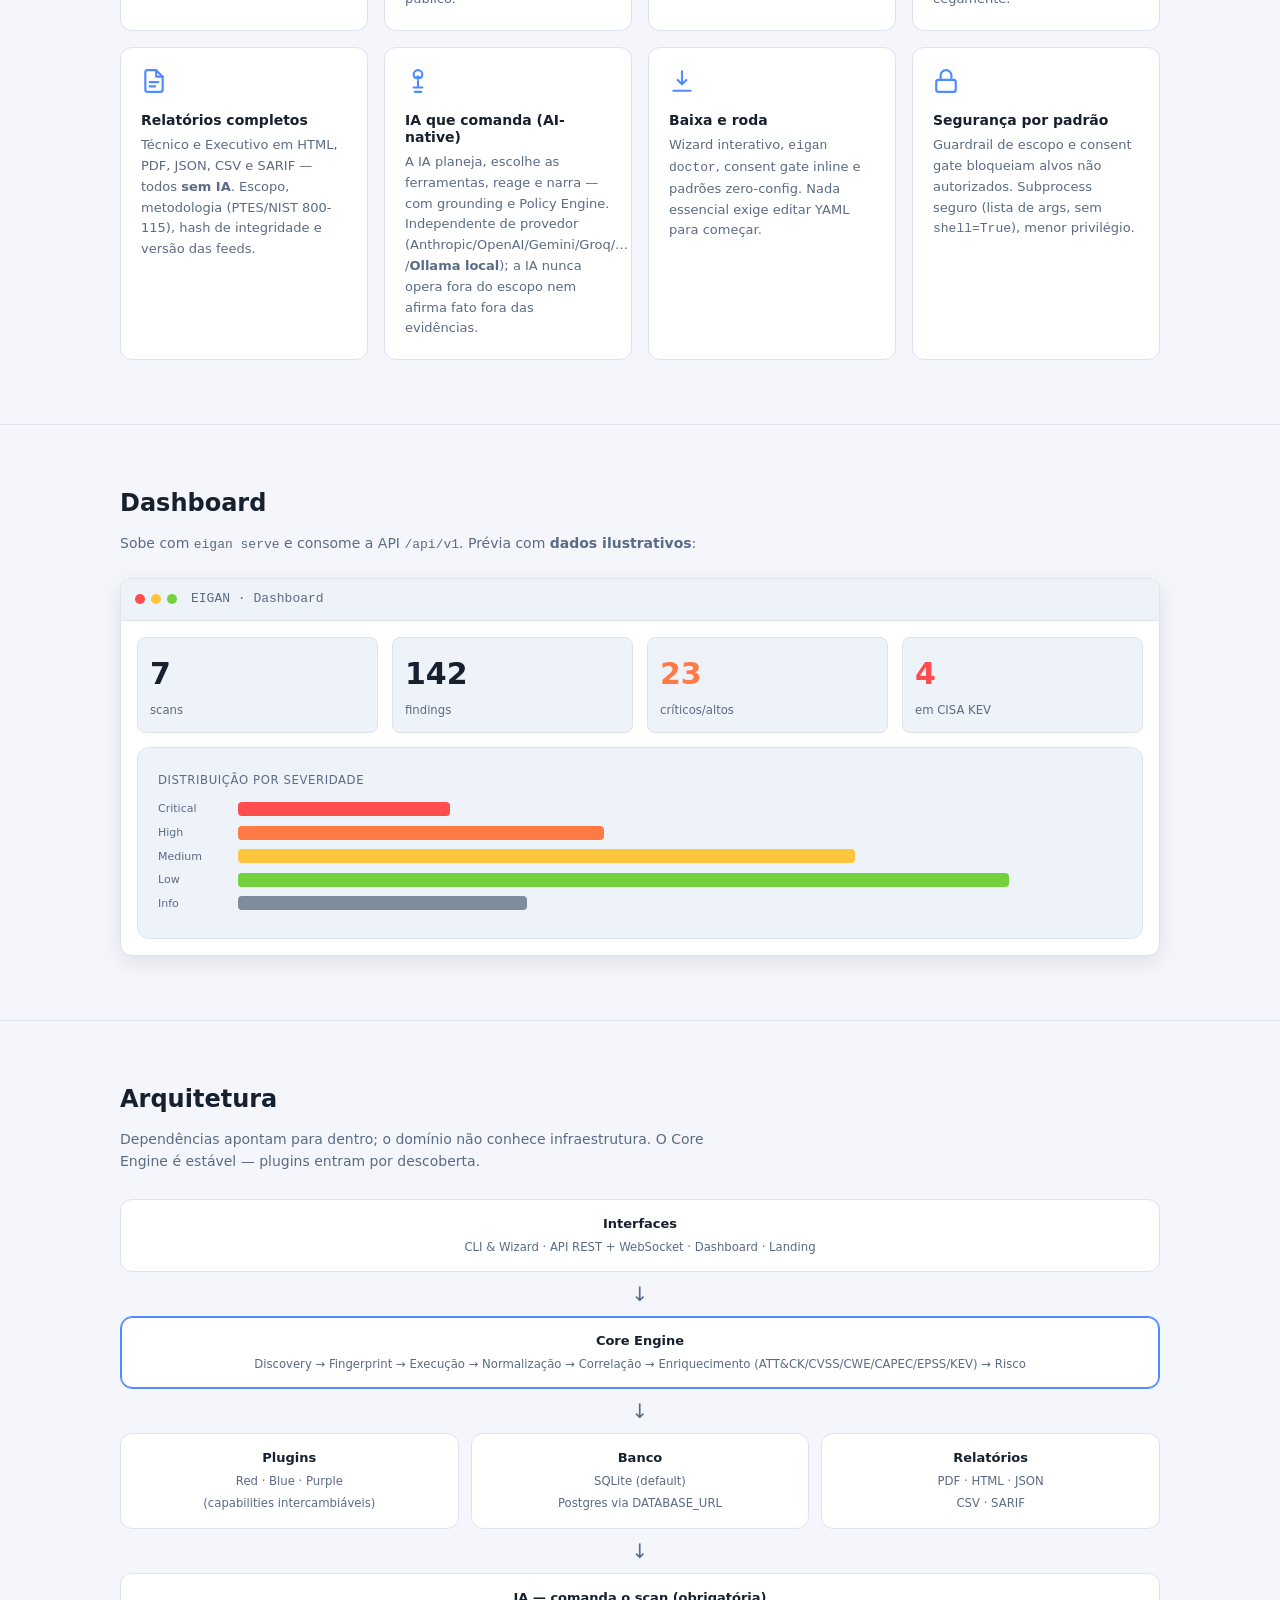
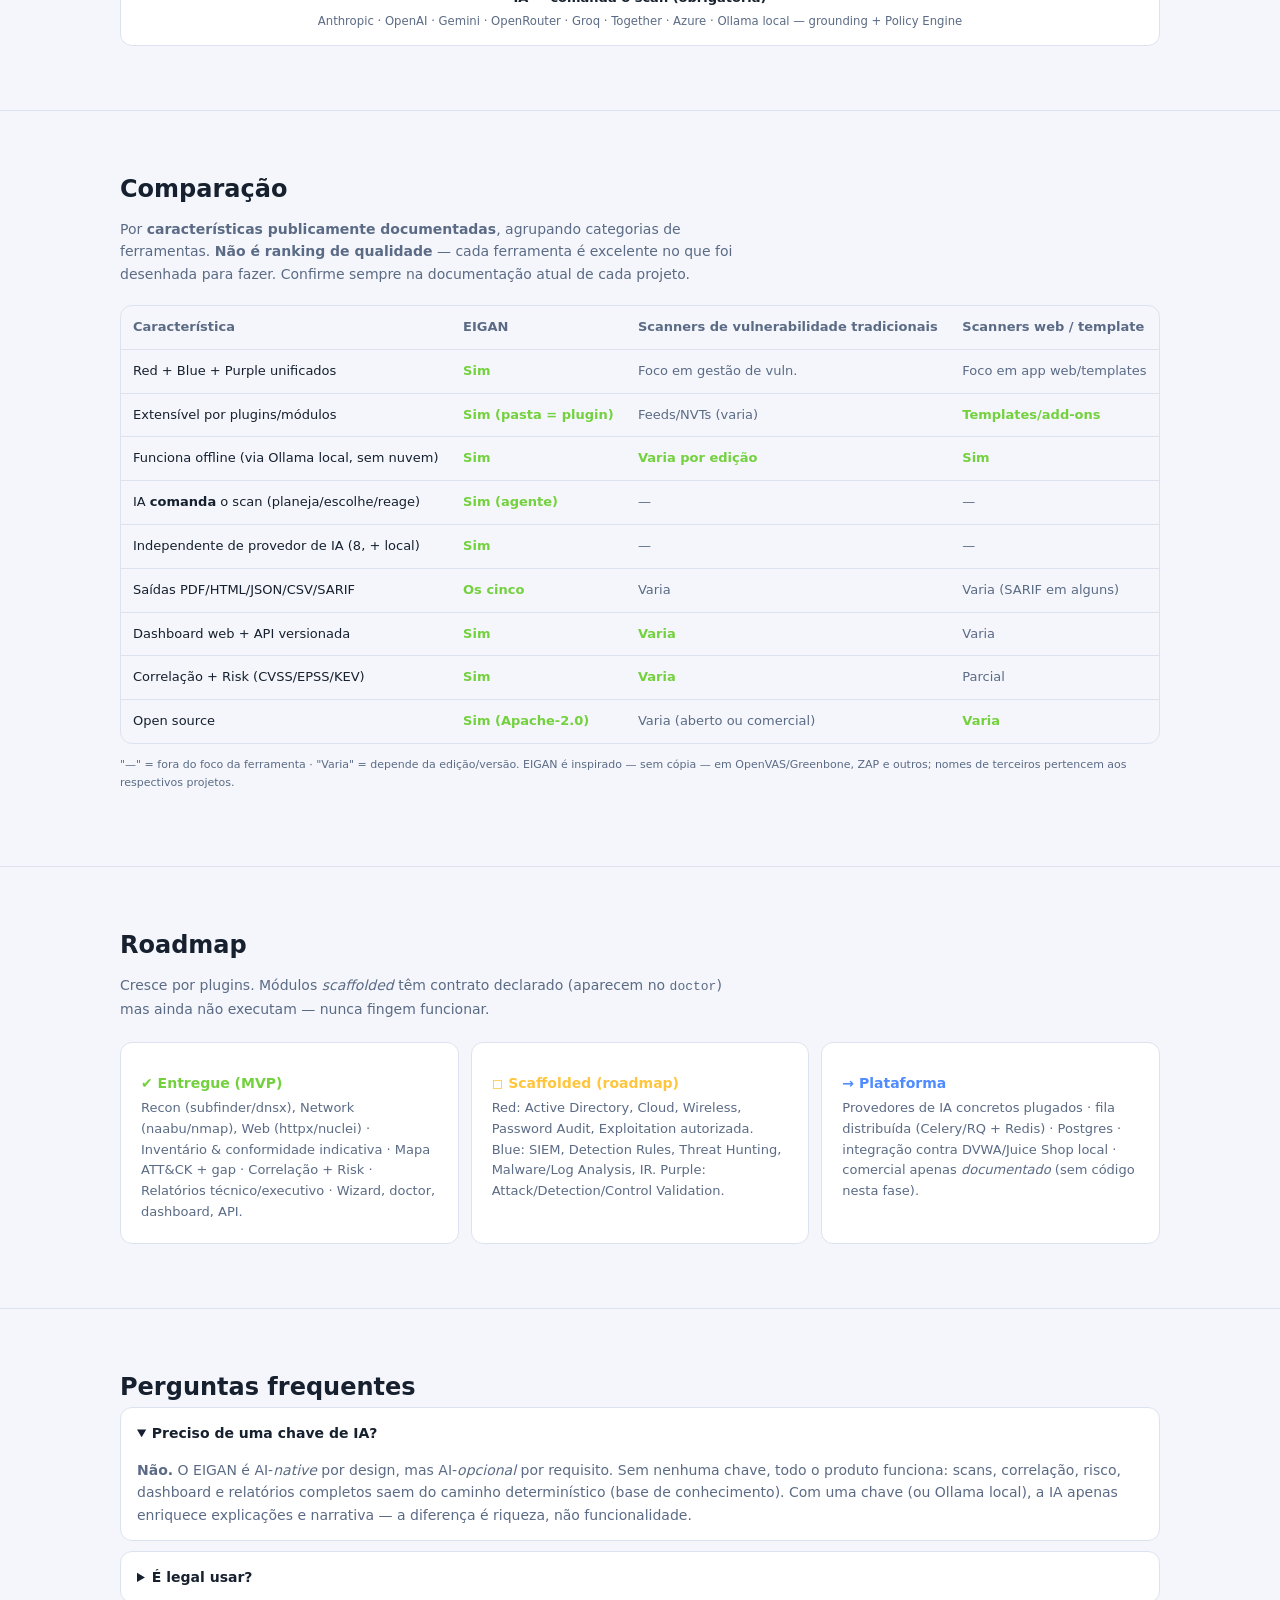
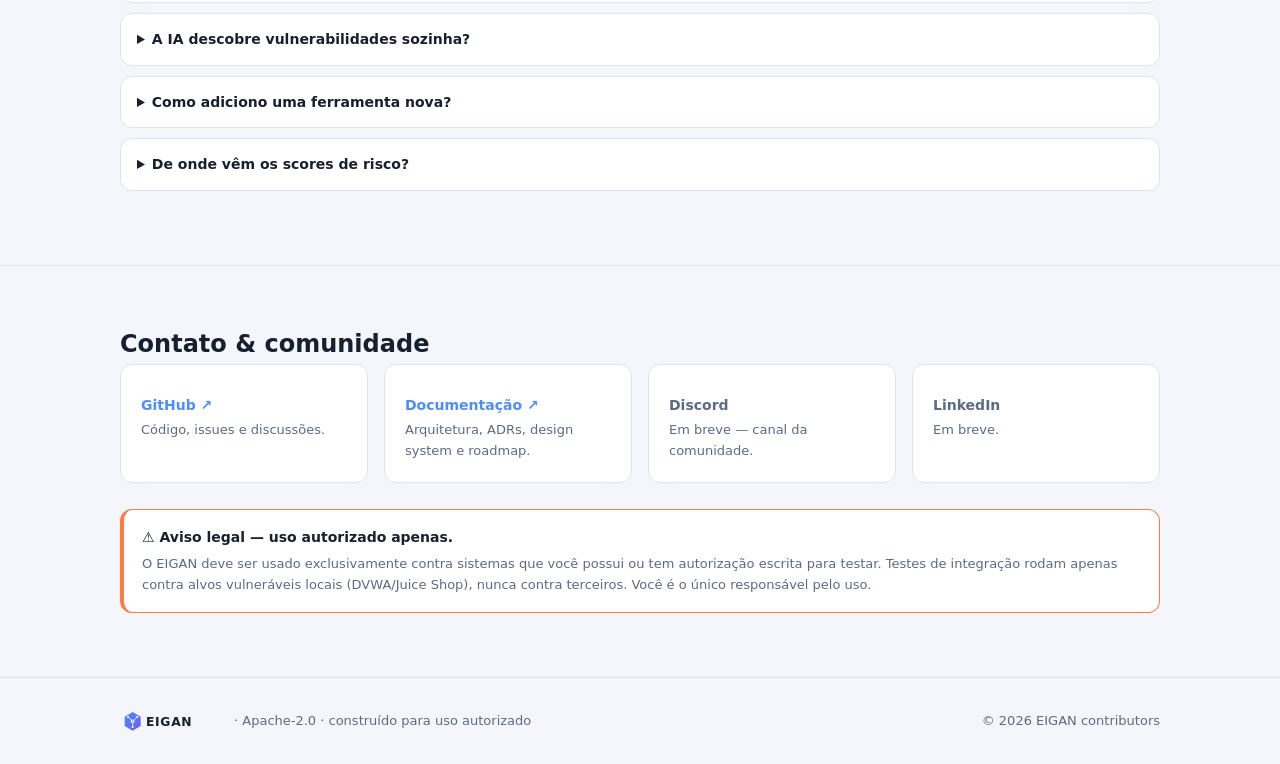
==== commit 2fac63e6: "chore(release): fixar versão 0.0.0 (pré-alfa) e migrar URLs do repo → tue3306/EIGAN Preparação para " ====
--- a/web/index.html
+++ b/web/index.html
@@ -117,7 +117,7 @@
       <a href="#roadmap">Roadmap</a>
       <a href="#faq">FAQ</a>
     </div>
-    <a class="btn" href="https://github.com/tue3306/vulnerability-scanner" style="margin-left:12px">GitHub ↗</a>
+    <a class="btn" href="https://github.com/tue3306/EIGAN" style="margin-left:12px">GitHub ↗</a>
   </nav>
 </header>
 
@@ -129,8 +129,8 @@
     <p class="tag">EIGAN é um <b>agente de segurança dirigido por IA</b>: a IA planeja, escolhe as ferramentas,
        orquestra em cascata adaptativa e correlaciona. Independente de provedor (Claude · GPT · Gemini · Groq · … · <b>Ollama local</b>), com Core Engine próprio e arquitetura de plugins.</p>
     <div class="cta">
-      <a class="btn primary" href="https://github.com/tue3306/vulnerability-scanner">Começar no GitHub</a>
-      <a class="btn" href="https://github.com/tue3306/vulnerability-scanner/tree/main/docs">Documentação</a>
+      <a class="btn primary" href="https://github.com/tue3306/EIGAN">Começar no GitHub</a>
+      <a class="btn" href="https://github.com/tue3306/EIGAN/tree/main/docs">Documentação</a>
     </div>
     <div class="trust">
       <span class="chip">✅ Sem chave de IA necessária</span>
@@ -141,7 +141,7 @@
     </div>
     <div class="snippet">
       <pre><span class="c"># Um comando, do zero ao menu</span>
-git clone https://github.com/tue3306/vulnerability-scanner.git
+git clone https://github.com/tue3306/EIGAN.git
 cd vulnerability-scanner
 python3 eigan.py             <span class="c"># cria venv, instala e abre o menu</span>
 <span class="c"># Novo Scan · Dashboard · Histórico · Configuração · Doctor</span></pre>
@@ -358,7 +358,7 @@
       <p>Criando uma pasta em <span class="mono">plugins/&lt;red|blue|purple&gt;/&lt;nome&gt;/</span> com
         <span class="mono">metadata.yaml</span>, <span class="mono">runner.py</span> e
         <span class="mono">parser.py</span>. O Core faz auto-discovery — você não toca no núcleo. Passo a passo
-        no <a href="https://github.com/tue3306/vulnerability-scanner/blob/main/CONTRIBUTING.md">CONTRIBUTING</a>.</p>
+        no <a href="https://github.com/tue3306/EIGAN/blob/main/CONTRIBUTING.md">CONTRIBUTING</a>.</p>
     </details>
     <details>
       <summary>De onde vêm os scores de risco?</summary>
@@ -373,8 +373,8 @@
   <div class="wrap">
     <h2 class="section">Contato &amp; comunidade</h2>
     <div class="grid">
-      <a class="card" href="https://github.com/tue3306/vulnerability-scanner"><h3>GitHub ↗</h3><p>Código, issues e discussões.</p></a>
-      <a class="card" href="https://github.com/tue3306/vulnerability-scanner/tree/main/docs"><h3>Documentação ↗</h3><p>Arquitetura, ADRs, design system e roadmap.</p></a>
+      <a class="card" href="https://github.com/tue3306/EIGAN"><h3>GitHub ↗</h3><p>Código, issues e discussões.</p></a>
+      <a class="card" href="https://github.com/tue3306/EIGAN/tree/main/docs"><h3>Documentação ↗</h3><p>Arquitetura, ADRs, design system e roadmap.</p></a>
       <div class="card"><h3 class="muted">Discord</h3><p>Em breve — canal da comunidade.</p></div>
       <div class="card"><h3 class="muted">LinkedIn</h3><p>Em breve.</p></div>
     </div>
